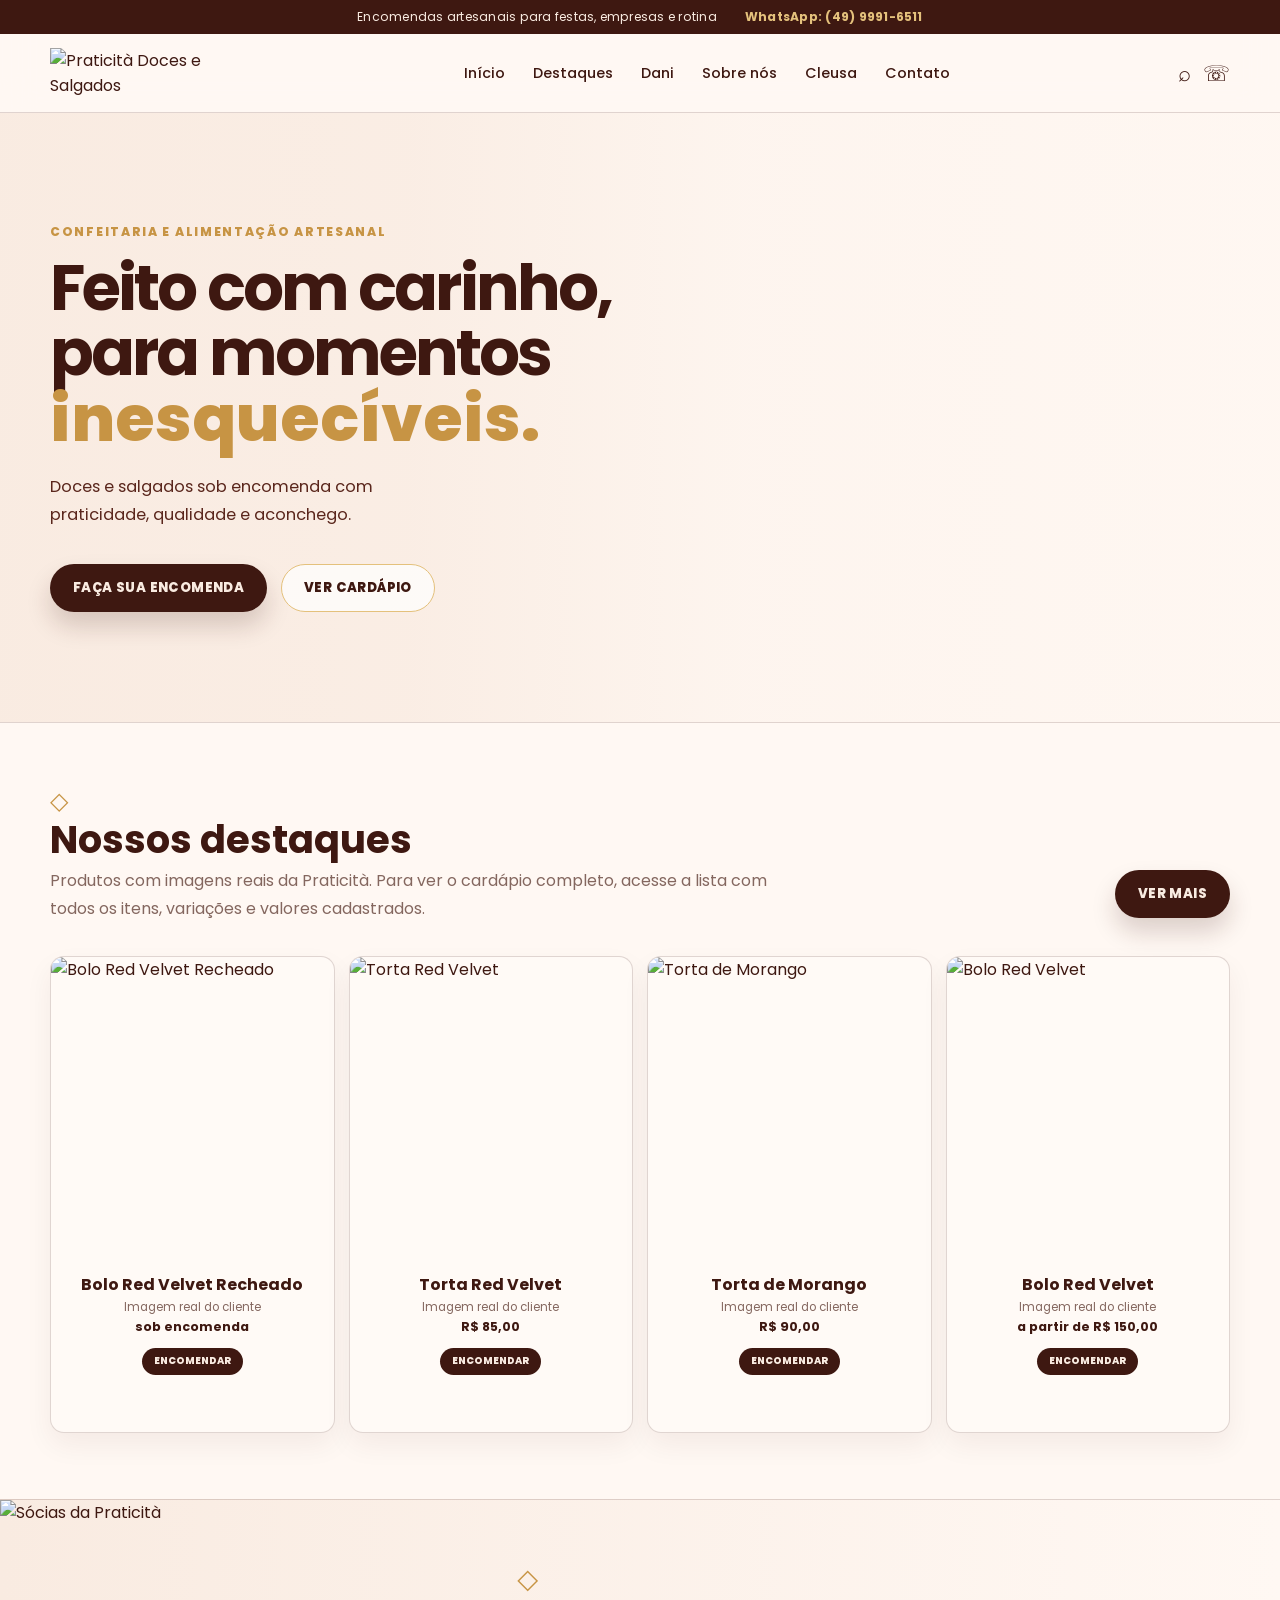
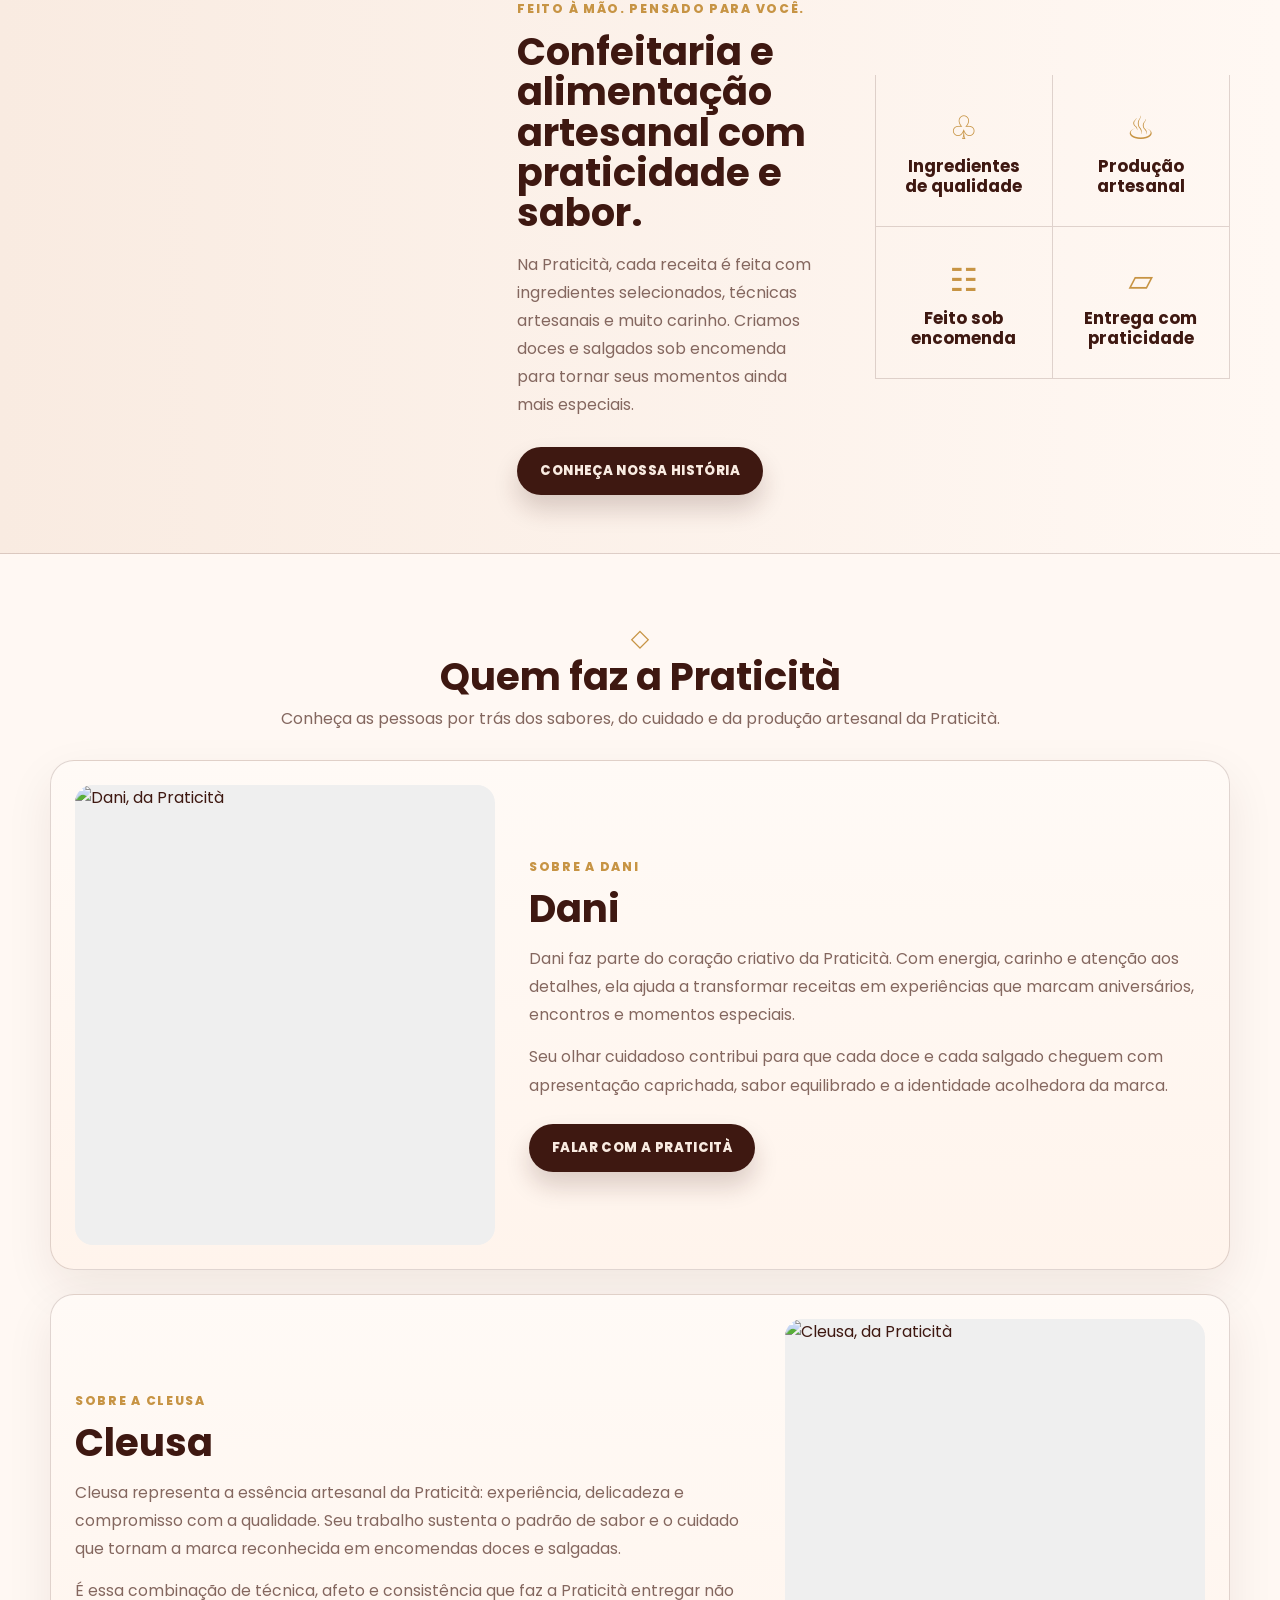
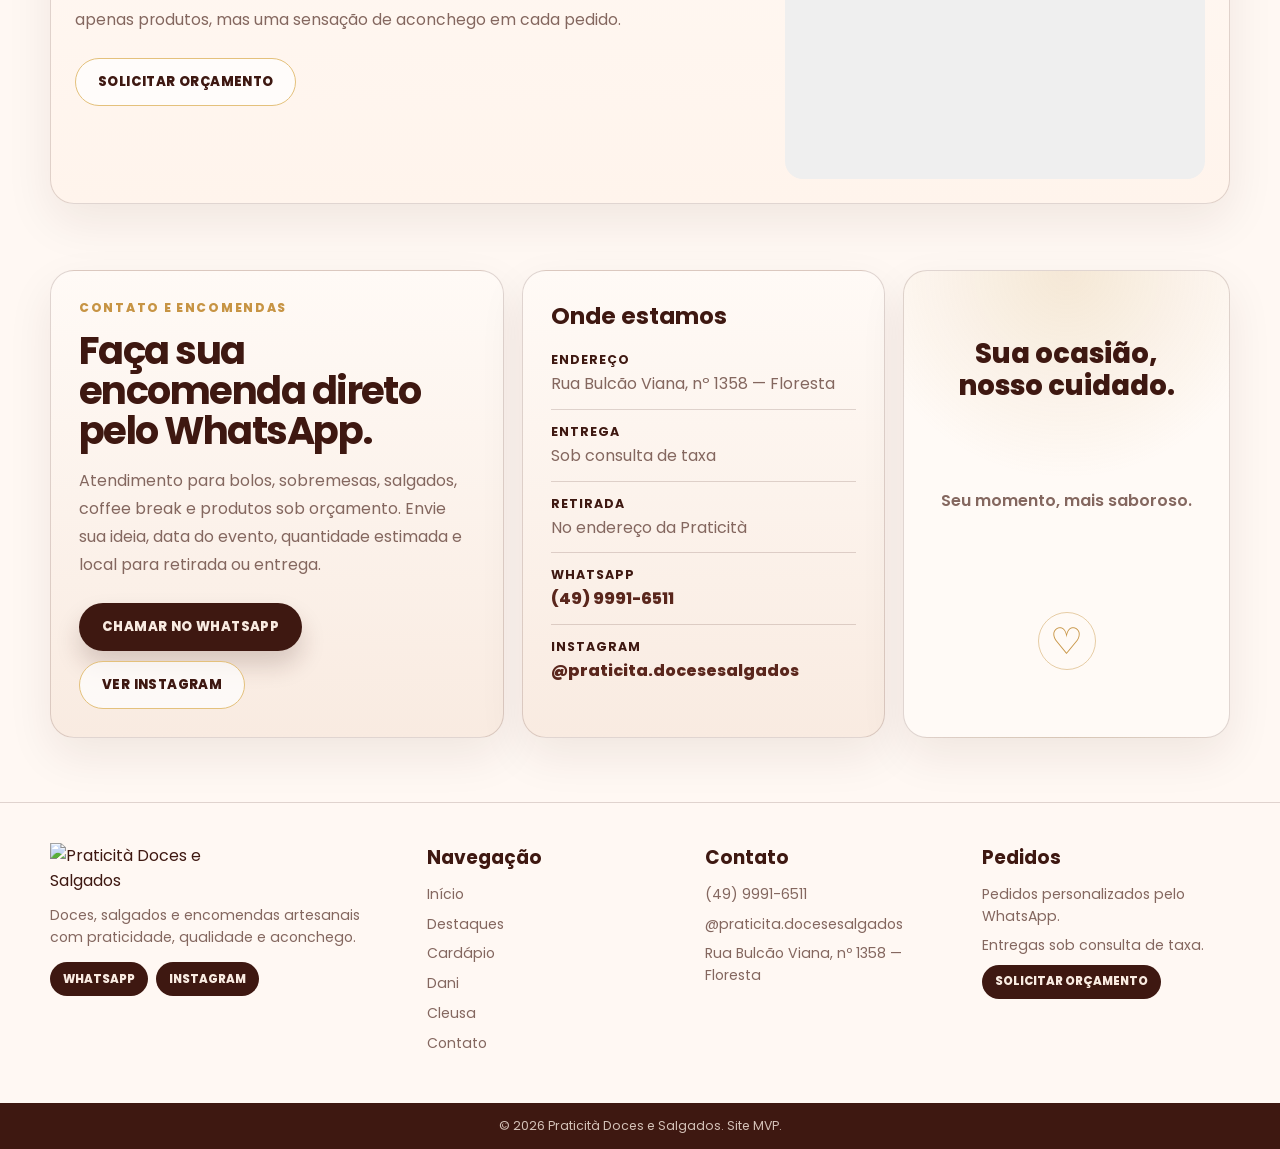
==== index.html @ 82d51534 "Arquivos iniciais" ====
<!DOCTYPE html>
<html lang="pt-BR">
<head>
  <meta charset="UTF-8" />
  <meta name="viewport" content="width=device-width, initial-scale=1.0" />
  <title>Praticità | Doces e Salgados Artesanais</title>
  <meta name="description" content="Praticità Doces e Salgados: confeitaria e alimentação artesanal sob encomenda." />
  <link rel="preconnect" href="https://fonts.googleapis.com">
  <link rel="preconnect" href="https://fonts.gstatic.com" crossorigin>
  <link href="https://fonts.googleapis.com/css2?family=Poppins:wght@400;500;600;700;800&display=swap" rel="stylesheet">
  <link rel="stylesheet" href="styles.css" />
</head>
<body>
  <header class="site-header" id="inicio">
    <div class="topbar">
      <span>Encomendas artesanais para festas, empresas e rotina</span>
      <a href="https://wa.me/554999916511?text=Ol%C3%A1%2C%20vim%20pelo%20site%20da%20Praticit%C3%A0%20e%20quero%20fazer%20uma%20encomenda." target="_blank" rel="noopener">WhatsApp: (49) 9991-6511</a>
    </div>

    <nav class="nav">
      <a class="brand" href="#inicio" aria-label="Praticità - início">
        <img src="assets/logo-praticita.png" alt="Praticità Doces e Salgados" />
      </a>

      <button class="menu-toggle" type="button" aria-label="Abrir menu" aria-expanded="false">Menu</button>

      <div class="menu" id="menu">
        <a href="#inicio">Início</a>
        <a href="#destaques">Destaques</a>
        <a href="#dani">Dani</a>
        <a href="#sobre">Sobre nós</a>
        <a href="#cleusa">Cleusa</a>
        <a href="#contato">Contato</a>
      </div>

      <div class="nav-icons" aria-label="Ações rápidas">
        <a href="#destaques" aria-label="Ver destaques">⌕</a>
        <a href="https://wa.me/554999916511?text=Ol%C3%A1%2C%20vim%20pelo%20site%20da%20Praticit%C3%A0%20e%20quero%20fazer%20uma%20encomenda." target="_blank" rel="noopener" aria-label="WhatsApp">☏</a>
      </div>
    </nav>
  </header>

  <main>
    <section class="hero">
      <div class="hero-bg" role="img" aria-label="Bolo, brigadeiros e salgados artesanais"></div>
      <div class="hero-content">
        <p class="kicker">Confeitaria e alimentação artesanal</p>
        <h1>Feito com carinho,<br>para momentos <span>inesquecíveis.</span></h1>
        <p>Doces e salgados sob encomenda com praticidade, qualidade e aconchego.</p>
        <div class="hero-actions">
          <a class="btn btn-primary" href="https://wa.me/554999916511?text=Ol%C3%A1%2C%20vim%20pelo%20site%20da%20Praticit%C3%A0%20e%20quero%20fazer%20uma%20encomenda." target="_blank" rel="noopener">Faça sua encomenda</a>
          <a class="btn btn-light" href="cardapio.html">Ver cardápio</a>
        </div>
      </div>
    </section>

    
    <section class="section favorites" id="destaques">
      <div class="section-title highlights-title">
        <div>
          <span class="ornament">◇</span>
          <h2>Nossos destaques</h2>
          <p>Produtos com imagens reais da Praticità. Para ver o cardápio completo, acesse a lista com todos os itens, variações e valores cadastrados.</p>
        </div>
        <a class="btn btn-primary btn-see-more" href="cardapio.html">Ver mais</a>
      </div>

      <div class="product-row real-products-row">
        
        <article class="product-card real-product-card">
          <img src="assets/bolo-red-velvt-recheado.webp" alt="Bolo Red Velvet Recheado" />
          <div>
            <h3>Bolo Red Velvet Recheado</h3>
            <p>Imagem real do cliente</p>
            <strong>sob encomenda</strong>
            <a href="https://wa.me/554999916511?text=Ol%C3%A1%2C%20vim%20pelo%20site%20da%20Praticit%C3%A0%20e%20quero%20fazer%20uma%20encomenda." target="_blank" rel="noopener">Encomendar</a>
          </div>
        </article>

        <article class="product-card real-product-card">
          <img src="assets/torta-red-velvt.webp" alt="Torta Red Velvet" />
          <div>
            <h3>Torta Red Velvet</h3>
            <p>Imagem real do cliente</p>
            <strong>R$ 85,00</strong>
            <a href="https://wa.me/554999916511?text=Ol%C3%A1%2C%20vim%20pelo%20site%20da%20Praticit%C3%A0%20e%20quero%20fazer%20uma%20encomenda." target="_blank" rel="noopener">Encomendar</a>
          </div>
        </article>

        <article class="product-card real-product-card">
          <img src="assets/torta-de-morango.webp" alt="Torta de Morango" />
          <div>
            <h3>Torta de Morango</h3>
            <p>Imagem real do cliente</p>
            <strong>R$ 90,00</strong>
            <a href="https://wa.me/554999916511?text=Ol%C3%A1%2C%20vim%20pelo%20site%20da%20Praticit%C3%A0%20e%20quero%20fazer%20uma%20encomenda." target="_blank" rel="noopener">Encomendar</a>
          </div>
        </article>

        <article class="product-card real-product-card">
          <img src="assets/bolo-red-velvt.webp" alt="Bolo Red Velvet" />
          <div>
            <h3>Bolo Red Velvet</h3>
            <p>Imagem real do cliente</p>
            <strong>a partir de R$ 150,00</strong>
            <a href="https://wa.me/554999916511?text=Ol%C3%A1%2C%20vim%20pelo%20site%20da%20Praticit%C3%A0%20e%20quero%20fazer%20uma%20encomenda." target="_blank" rel="noopener">Encomendar</a>
          </div>
        </article>

      </div>
    </section>


    <section class="passion" id="sobre">
      <div class="passion-image">
        <img src="assets/socias.webp" alt="Sócias da Praticità" />
      </div>

      <div class="passion-copy">
        <span class="mini-logo">◇</span>
        <p class="kicker">Feito à mão. Pensado para você.</p>
        <h2>Confeitaria e alimentação artesanal com praticidade e sabor.</h2>
        <p>Na Praticità, cada receita é feita com ingredientes selecionados, técnicas artesanais e muito carinho. Criamos doces e salgados sob encomenda para tornar seus momentos ainda mais especiais.</p>
        <a class="btn btn-primary" href="https://wa.me/554999916511?text=Ol%C3%A1%2C%20vim%20pelo%20site%20da%20Praticit%C3%A0%20e%20quero%20fazer%20uma%20encomenda." target="_blank" rel="noopener">Conheça nossa história</a>
      </div>

      <div class="feature-grid">
        <div><span>♧</span><strong>Ingredientes de qualidade</strong></div>
        <div><span>♨</span><strong>Produção artesanal</strong></div>
        <div><span>☷</span><strong>Feito sob encomenda</strong></div>
        <div><span>▱</span><strong>Entrega com praticidade</strong></div>
      </div>
    </section>

    
    <section class="section team-section" id="dani">
      <div class="section-title compact">
        <span class="ornament">◇</span>
        <h2>Quem faz a Praticità</h2>
        <p>Conheça as pessoas por trás dos sabores, do cuidado e da produção artesanal da Praticità.</p>
      </div>

      <div class="team-card">
        <div class="team-photo">
          <img src="assets/dani.webp" alt="Dani, da Praticità" />
        </div>
        <div class="team-copy">
          <p class="kicker">Sobre a Dani</p>
          <h3>Dani</h3>
          <p>Dani faz parte do coração criativo da Praticità. Com energia, carinho e atenção aos detalhes, ela ajuda a transformar receitas em experiências que marcam aniversários, encontros e momentos especiais.</p>
          <p>Seu olhar cuidadoso contribui para que cada doce e cada salgado cheguem com apresentação caprichada, sabor equilibrado e a identidade acolhedora da marca.</p>
          <a class="btn btn-primary" href="https://wa.me/554999916511?text=Ol%C3%A1%2C%20vim%20pelo%20site%20da%20Praticit%C3%A0%20e%20quero%20fazer%20uma%20encomenda." target="_blank" rel="noopener">Falar com a Praticità</a>
        </div>
      </div>

      <div class="team-card reverse" id="cleusa">
        <div class="team-photo">
          <img src="assets/cleusa.webp" alt="Cleusa, da Praticità" />
        </div>
        <div class="team-copy">
          <p class="kicker">Sobre a Cleusa</p>
          <h3>Cleusa</h3>
          <p>Cleusa representa a essência artesanal da Praticità: experiência, delicadeza e compromisso com a qualidade. Seu trabalho sustenta o padrão de sabor e o cuidado que tornam a marca reconhecida em encomendas doces e salgadas.</p>
          <p>É essa combinação de técnica, afeto e consistência que faz a Praticità entregar não apenas produtos, mas uma sensação de aconchego em cada pedido.</p>
          <a class="btn btn-light" href="https://wa.me/554999916511?text=Ol%C3%A1%2C%20vim%20pelo%20site%20da%20Praticit%C3%A0%20e%20quero%20fazer%20uma%20encomenda." target="_blank" rel="noopener">Solicitar orçamento</a>
        </div>
      </div>
    </section>


    
    <section class="contact-section" id="contato">
      <div class="contact-card contact-main">
        <p class="kicker">Contato e encomendas</p>
        <h2>Faça sua encomenda direto pelo WhatsApp.</h2>
        <p>Atendimento para bolos, sobremesas, salgados, coffee break e produtos sob orçamento. Envie sua ideia, data do evento, quantidade estimada e local para retirada ou entrega.</p>
        <div class="contact-actions">
          <a class="btn btn-primary" href="https://wa.me/554999916511?text=Ol%C3%A1%2C%20vim%20pelo%20site%20da%20Praticit%C3%A0%20e%20quero%20fazer%20uma%20encomenda." target="_blank" rel="noopener">Chamar no WhatsApp</a>
          <a class="btn btn-light" href="https://www.instagram.com/praticita.docesesalgados/" target="_blank" rel="noopener">Ver Instagram</a>
        </div>
      </div>

      <div class="contact-card contact-details">
        <h3>Onde estamos</h3>
        <ul>
          <li><strong>Endereço</strong><span>Rua Bulcão Viana, nº 1358 — Floresta</span></li>
          <li><strong>Entrega</strong><span>Sob consulta de taxa</span></li>
          <li><strong>Retirada</strong><span>No endereço da Praticità</span></li>
          <li><strong>WhatsApp</strong><a href="https://wa.me/554999916511?text=Ol%C3%A1%2C%20vim%20pelo%20site%20da%20Praticit%C3%A0%20e%20quero%20fazer%20uma%20encomenda." target="_blank" rel="noopener">(49) 9991-6511</a></li>
          <li><strong>Instagram</strong><a href="https://www.instagram.com/praticita.docesesalgados/" target="_blank" rel="noopener">@praticita.docesesalgados</a></li>
        </ul>
      </div>

      <div class="contact-card contact-quote">
        <p>Sua ocasião,<br>nosso cuidado.</p>
        <span>Seu momento, mais saboroso.</span>
        <a href="https://wa.me/554999916511?text=Ol%C3%A1%2C%20vim%20pelo%20site%20da%20Praticit%C3%A0%20e%20quero%20fazer%20uma%20encomenda." target="_blank" rel="noopener" aria-label="Falar com a Praticità no WhatsApp">♡</a>
      </div>
    </section>

  </main>

  
  <footer class="footer">
    <div>
      <img src="assets/logo-praticita.png" alt="Praticità Doces e Salgados" />
      <p>Doces, salgados e encomendas artesanais com praticidade, qualidade e aconchego.</p>
      <div class="footer-social">
        <a href="https://wa.me/554999916511?text=Ol%C3%A1%2C%20vim%20pelo%20site%20da%20Praticit%C3%A0%20e%20quero%20fazer%20uma%20encomenda." target="_blank" rel="noopener" aria-label="WhatsApp da Praticità">WhatsApp</a>
        <a href="https://www.instagram.com/praticita.docesesalgados/" target="_blank" rel="noopener" aria-label="Instagram da Praticità">Instagram</a>
      </div>
    </div>

    <div>
      <h3>Navegação</h3>
      <a href="index.html#inicio">Início</a>
      <a href="index.html#destaques">Destaques</a>
      <a href="cardapio.html">Cardápio</a>
      <a href="index.html#dani">Dani</a>
      <a href="index.html#cleusa">Cleusa</a>
      <a href="index.html#contato">Contato</a>
    </div>

    <div>
      <h3>Contato</h3>
      <a href="https://wa.me/554999916511?text=Ol%C3%A1%2C%20vim%20pelo%20site%20da%20Praticit%C3%A0%20e%20quero%20fazer%20uma%20encomenda." target="_blank" rel="noopener">(49) 9991-6511</a>
      <a href="https://www.instagram.com/praticita.docesesalgados/" target="_blank" rel="noopener">@praticita.docesesalgados</a>
      <p>Rua Bulcão Viana, nº 1358 — Floresta</p>
    </div>

    <div>
      <h3>Pedidos</h3>
      <p>Pedidos personalizados pelo WhatsApp.</p>
      <p>Entregas sob consulta de taxa.</p>
      <a class="footer-cta" href="https://wa.me/554999916511?text=Ol%C3%A1%2C%20vim%20pelo%20site%20da%20Praticit%C3%A0%20e%20quero%20fazer%20uma%20encomenda." target="_blank" rel="noopener">Solicitar orçamento</a>
    </div>
  </footer>


  <div class="copyright">
    © 2026 Praticità Doces e Salgados. Site MVP.
  </div>

  <script src="script.js"></script>
</body>
</html>
---- styles.css ----
/* Tipografia da identidade visual: Poppins nos textos/interface; Wilmina preservada no logotipo pela imagem oficial. */
:root {
  --cream: #f9ebe1;
  --cream-2: #fff8f3;
  --cream-3: #f2ddcf;
  --brown: #3e1811;
  --brown-2: #5a261c;
  --gold: #c79444;
  --gold-soft: #e4c17c;
  --muted: #84675f;
  --line: rgba(62, 24, 17, 0.16);
  --shadow: 0 18px 48px rgba(62, 24, 17, 0.13);
  --serif: "Poppins", system-ui, sans-serif;
  --sans: "Poppins", system-ui, sans-serif;
  --script: "Poppins", system-ui, sans-serif;
}

* { box-sizing: border-box; }

html { scroll-behavior: smooth; }

body {
  margin: 0;
  background: var(--cream-2);
  color: var(--brown);
  font-family: var(--sans);
}

img { display: block; width: 100%; }

a { color: inherit; text-decoration: none; }

/* Escurecimento forte + marca d'água nos cards de produto */
.card-image-wrap {
  position: relative;
  overflow: hidden;
}

.card-image-wrap img {
  filter: brightness(0.34) saturate(0.92);
  transform: scale(1.01);
}

.card-image-wrap::after {
  content: "";
  position: absolute;
  inset: 0;
  background: linear-gradient(
    180deg,
    rgba(20, 8, 6, 0.18) 0%,
    rgba(20, 8, 6, 0.48) 100%
  );
  pointer-events: none;
}

.coming-soon {
  position: absolute;
  inset: 50% auto auto 50%;
  transform: translate(-50%, -50%) rotate(-12deg);
  z-index: 2;
  display: inline-flex;
  align-items: center;
  justify-content: center;
  padding: 10px 18px;
  min-width: 132px;
  border-radius: 999px;
  background: rgba(249, 235, 225, 0.14);
  border: 1px solid rgba(249, 235, 225, 0.46);
  color: #fff8f3;
  backdrop-filter: blur(4px);
  -webkit-backdrop-filter: blur(4px);
  font-size: 0.82rem;
  font-weight: 800;
  letter-spacing: 0.12em;
  text-transform: uppercase;
  box-shadow: 0 10px 24px rgba(0,0,0,0.18);
  text-shadow: 0 1px 8px rgba(0,0,0,0.35);
  pointer-events: none;
}

.category-image-wrap .coming-soon {
  min-width: 118px;
  font-size: 0.74rem;
  padding: 8px 14px;
}

.product-card .card-image-wrap img {
  aspect-ratio: 1 / .82;
  object-fit: cover;
}

.category-grid .card-image-wrap img {
  aspect-ratio: 1.65 / 1;
  object-fit: cover;
}

@media (max-width: 560px) {
  .coming-soon {
    min-width: 110px;
    padding: 8px 12px;
    font-size: 0.72rem;
  }
}

.topbar {
  height: 34px;
  background: var(--brown);
  color: var(--cream);
  display: flex;
  justify-content: center;
  gap: 28px;
  align-items: center;
  font-size: 0.76rem;
  letter-spacing: 0.02em;
}

.topbar a {
  font-weight: 700;
  color: var(--gold-soft);
}

.site-header {
  position: sticky;
  top: 0;
  z-index: 50;
  background: rgba(255, 248, 243, 0.92);
  backdrop-filter: blur(18px);
  border-bottom: 1px solid var(--line);
}

.nav {
  width: min(1180px, calc(100% - 42px));
  height: 78px;
  margin: 0 auto;
  display: grid;
  grid-template-columns: 230px 1fr 96px;
  align-items: center;
  gap: 20px;
}

.brand img {
  width: 205px;
  height: auto;
}

.menu {
  display: flex;
  justify-content: center;
  gap: 28px;
  font-size: 0.9rem;
  font-weight: 500;
}

.menu a {
  position: relative;
  padding: 10px 0;
}

.menu a::after {
  content: "";
  position: absolute;
  left: 0;
  bottom: 4px;
  width: 0;
  height: 2px;
  background: var(--gold);
  transition: width .2s ease;
}

.menu a:hover::after { width: 100%; }

.nav-icons {
  display: flex;
  justify-content: flex-end;
  gap: 12px;
  font-size: 1.35rem;
}

.menu-toggle { display: none; }

.hero {
  min-height: 610px;
  position: relative;
  overflow: hidden;
  border-bottom: 1px solid var(--line);
}

.hero-bg {
  position: absolute;
  inset: 0;
  background-image:
    linear-gradient(90deg, rgba(249,235,225,.98) 0%, rgba(249,235,225,.82) 32%, rgba(249,235,225,.26) 58%, rgba(249,235,225,.08) 100%),
    url("assets/hero-banner.webp");
  background-size: cover;
  background-position: center;
}

.hero-content {
  position: relative;
  z-index: 1;
  width: min(1180px, calc(100% - 42px));
  margin: 0 auto;
  padding: 110px 0 90px;
  max-width: 610px;
  margin-left: calc((100% - min(1180px, calc(100% - 42px))) / 2);
}

.kicker {
  margin: 0 0 14px;
  color: var(--gold);
  font-size: .76rem;
  font-weight: 800;
  text-transform: uppercase;
  letter-spacing: .14em;
}

.hero h1 {
  margin: 0;
  font-family: var(--serif);
  font-size: clamp(2.7rem, 5vw, 5rem);
  line-height: 1.02;
  letter-spacing: -0.045em;
}

.hero h1 span {
  display: inline-block;
  font-family: var(--sans);
  color: var(--gold);
  font-size: 1em;
  font-weight: 800;
  letter-spacing: 0;
}

.hero p:not(.kicker) {
  max-width: 420px;
  margin: 22px 0 0;
  font-size: 1.02rem;
  line-height: 1.75;
  color: var(--brown-2);
}

.hero-actions {
  display: flex;
  gap: 14px;
  flex-wrap: wrap;
  margin-top: 34px;
}

.btn {
  display: inline-flex;
  min-height: 48px;
  padding: 0 22px;
  align-items: center;
  justify-content: center;
  border-radius: 999px;
  font-size: .82rem;
  font-weight: 800;
  text-transform: uppercase;
  letter-spacing: .03em;
  border: 1px solid transparent;
  transition: transform .2s ease, box-shadow .2s ease;
}

.btn:hover {
  transform: translateY(-2px);
}

.btn-primary {
  background: var(--brown);
  color: var(--cream);
  box-shadow: 0 14px 24px rgba(62, 24, 17, .18);
}

.btn-light {
  background: rgba(255,255,255,.72);
  border-color: var(--gold-soft);
  color: var(--brown);
}

.section {
  width: min(1180px, calc(100% - 42px));
  margin: 0 auto;
  padding: 66px 0;
}

.section-title {
  text-align: center;
  max-width: 720px;
  margin: 0 auto 34px;
}

.ornament {
  display: block;
  color: var(--gold);
  font-size: 1.5rem;
  line-height: 1;
}

.section-title h2 {
  margin: 8px 0 8px;
  font-family: var(--serif);
  font-size: clamp(2rem, 3vw, 3.2rem);
  line-height: 1;
}

.section-title p {
  margin: 0 auto;
  color: var(--muted);
  line-height: 1.7;
}

.product-row {
  display: grid;
  grid-template-columns: repeat(7, minmax(0, 1fr));
  gap: 14px;
}

.product-card {
  background: #fffaf6;
  border: 1px solid var(--line);
  border-radius: 14px;
  overflow: hidden;
  box-shadow: 0 12px 28px rgba(62,24,17,.06);
}

.product-card img {
  aspect-ratio: 1 / .82;
  object-fit: cover;
}

.product-card div {
  padding: 14px 12px 16px;
  text-align: center;
}

.product-card h3 {
  margin: 0 0 6px;
  font-family: var(--serif);
  font-size: 1rem;
  line-height: 1.1;
}

.product-card p {
  margin: 0;
  font-size: .72rem;
  color: var(--muted);
}

.product-card strong {
  display: block;
  margin: 2px 0 10px;
  font-size: .78rem;
}

.product-card a {
  display: inline-flex;
  min-height: 27px;
  padding: 0 12px;
  align-items: center;
  border-radius: 999px;
  background: var(--brown);
  color: var(--cream);
  font-size: .61rem;
  font-weight: 800;
  text-transform: uppercase;
}

.passion {
  display: grid;
  grid-template-columns: 1.1fr .95fr .95fr;
  align-items: stretch;
  border-top: 1px solid var(--line);
  border-bottom: 1px solid var(--line);
  background: linear-gradient(90deg, var(--cream) 0%, #fff8f3 100%);
}

.passion-image img {
  height: 100%;
  min-height: 360px;
  object-fit: cover;
}

.passion-copy {
  padding: 58px 48px;
  align-self: center;
}

.mini-logo {
  color: var(--gold);
  font-size: 1.7rem;
}

.passion-copy h2 {
  margin: 0;
  font-family: var(--serif);
  font-size: clamp(2rem, 3vw, 3.15rem);
  line-height: 1.05;
}

.passion-copy p:not(.kicker) {
  color: var(--muted);
  line-height: 1.75;
  margin: 18px 0 28px;
}

.feature-grid {
  display: grid;
  grid-template-columns: 1fr 1fr;
  border-left: 1px solid var(--line);
  align-self: center;
  margin-right: max(24px, calc((100vw - 1180px) / 2));
}

.feature-grid div {
  min-height: 152px;
  padding: 28px;
  display: grid;
  place-items: center;
  text-align: center;
  border-right: 1px solid var(--line);
  border-bottom: 1px solid var(--line);
}

.feature-grid span {
  color: var(--gold);
  font-size: 2rem;
}

.feature-grid strong {
  display: block;
  max-width: 150px;
  font-family: var(--serif);
  font-size: 1.05rem;
  line-height: 1.2;
}

.compact { margin-bottom: 24px; }

.category-grid {
  display: grid;
  grid-template-columns: repeat(5, 1fr);
  gap: 18px;
}

.category-grid article {
  border: 1px solid var(--line);
  border-radius: 14px;
  overflow: hidden;
  text-align: center;
  background: #fffaf6;
}

.category-grid img {
  aspect-ratio: 1.65 / 1;
  object-fit: cover;
}

.category-grid h3 {
  font-family: var(--serif);
  font-size: 1.25rem;
  margin: 12px 0 8px;
}

.category-grid a {
  display: inline-flex;
  margin-bottom: 14px;
  min-height: 26px;
  padding: 0 14px;
  align-items: center;
  border-radius: 999px;
  background: var(--brown);
  color: var(--cream);
  font-size: .62rem;
  text-transform: uppercase;
  font-weight: 800;
}

.info-band {
  width: min(1180px, calc(100% - 42px));
  margin: 0 auto 58px;
  display: grid;
  grid-template-columns: 1fr 1.55fr 1.05fr;
  gap: 24px;
  padding: 32px;
  border: 1px solid var(--line);
  border-radius: 22px;
  background: var(--cream);
}

.info-band h2 {
  margin: 0 0 10px;
  font-family: var(--serif);
  font-size: 1.45rem;
}

.info-band p {
  color: var(--muted);
  line-height: 1.55;
  margin: 0 0 8px;
}

.info-band .btn {
  margin-top: 14px;
  min-height: 40px;
  font-size: .72rem;
}

.insta-grid {
  display: grid;
  grid-template-columns: repeat(5, 1fr);
  gap: 8px;
  margin-top: 12px;
}

.insta-grid img {
  aspect-ratio: 1 / 1;
  object-fit: cover;
  border-radius: 8px;
}

.quote-card {
  border: 1px solid rgba(199,148,68,.42);
  border-radius: 18px;
  background: rgba(255,248,243,.8);
  padding: 24px;
  display: grid;
  align-content: center;
  justify-items: center;
  text-align: center;
}

.quote-card p {
  font-family: var(--sans);
  color: var(--brown);
  font-size: 1.35rem;
  line-height: 1.55;
  font-weight: 700;
}

.quote-card span {
  color: var(--gold);
  font-size: 3rem;
}

.footer {
  background: var(--cream-2);
  border-top: 1px solid var(--line);
  padding: 40px max(21px, calc((100% - 1180px) / 2));
  display: grid;
  grid-template-columns: 1.4fr 1fr 1fr 1fr;
  gap: 30px;
}

.footer img {
  width: 210px;
  margin-bottom: 12px;
}

.footer h3 {
  margin: 0 0 12px;
  font-family: var(--serif);
}

.footer a,
.footer p {
  display: block;
  margin: 0 0 8px;
  color: var(--muted);
  font-size: .88rem;
  line-height: 1.55;
}

.copyright {
  background: var(--brown);
  color: rgba(249,235,225,.8);
  text-align: center;
  padding: 14px;
  font-size: .78rem;
}

@media (max-width: 1100px) {
  .product-row { grid-template-columns: repeat(4, 1fr); }
  .passion { grid-template-columns: 1fr; }
  .feature-grid { margin: 0; border-left: 0; }
  .passion-image img { max-height: 460px; }
}

@media (max-width: 880px) {
  .topbar { display: none; }

  .nav {
    height: auto;
    min-height: 74px;
    grid-template-columns: 1fr auto;
  }

  .brand img { width: 184px; }

  .menu-toggle {
    display: inline-flex;
    border: 1px solid var(--line);
    background: transparent;
    color: var(--brown);
    border-radius: 999px;
    padding: 9px 14px;
    font-weight: 800;
  }

  .menu {
    display: none;
    grid-column: 1 / -1;
    flex-direction: column;
    align-items: flex-start;
    gap: 6px;
    padding-bottom: 18px;
  }

  .menu.open { display: flex; }

  .nav-icons { display: none; }

  .hero {
    min-height: auto;
  }

  .hero-bg {
    background-image:
      linear-gradient(180deg, rgba(249,235,225,.98) 0%, rgba(249,235,225,.72) 100%),
      url("assets/hero-banner.webp");
  }

  .hero-content {
    width: min(100% - 32px, 1180px);
    margin: 0 auto;
    padding: 72px 0;
  }

  .product-row { grid-template-columns: repeat(2, 1fr); }
  .category-grid { grid-template-columns: repeat(2, 1fr); }
  .info-band { grid-template-columns: 1fr; padding: 22px; }
  .footer { grid-template-columns: 1fr 1fr; }
}

@media (max-width: 560px) {
  .hero-actions .btn { width: 100%; }
  .product-row,
  .category-grid,
  .footer,
  .feature-grid {
    grid-template-columns: 1fr;
  }

  .section,
  .info-band {
    width: min(100% - 28px, 1180px);
  }

  .passion-copy { padding: 42px 24px; }

  .insta-grid { grid-template-columns: repeat(3, 1fr); }
}

/* Sessões Dani e Cleusa */
.team-section {
  padding-top: 72px;
}

.team-card {
  display: grid;
  grid-template-columns: 420px 1fr;
  gap: 34px;
  align-items: center;
  margin-top: 28px;
  padding: 24px;
  border: 1px solid var(--line);
  border-radius: 24px;
  background: linear-gradient(180deg, #fffaf6 0%, #fff4ec 100%);
  box-shadow: 0 18px 48px rgba(62, 24, 17, 0.08);
}

.team-card + .team-card {
  margin-top: 24px;
}

.team-card.reverse {
  grid-template-columns: 1fr 420px;
}

.team-card.reverse .team-photo {
  order: 2;
}

.team-card.reverse .team-copy {
  order: 1;
}

.team-photo {
  position: relative;
  overflow: hidden;
  border-radius: 18px;
  min-height: 460px;
  background: #efefef;
}

.team-photo img {
  width: 100%;
  height: 100%;
  min-height: 460px;
  object-fit: cover;
  object-position: center;
}

.team-copy h3 {
  margin: 6px 0 16px;
  font-family: var(--serif);
  font-size: clamp(2rem, 3vw, 3rem);
  line-height: 1;
}

.team-copy p:not(.kicker) {
  margin: 0 0 14px;
  color: var(--muted);
  line-height: 1.8;
  font-size: 0.98rem;
}

.team-copy .btn {
  margin-top: 10px;
}

@media (max-width: 980px) {
  .team-card,
  .team-card.reverse {
    grid-template-columns: 1fr;
  }

  .team-card.reverse .team-photo,
  .team-card.reverse .team-copy {
    order: initial;
  }

  .team-photo,
  .team-photo img {
    min-height: 360px;
  }
}

/* Destaques com imagens reais do cliente */
.highlights-title {
  max-width: 100%;
  display: flex;
  align-items: end;
  justify-content: space-between;
  gap: 24px;
  text-align: left;
}

.highlights-title > div {
  max-width: 760px;
}

.btn-see-more {
  flex-shrink: 0;
  margin-bottom: 4px;
}

.real-products-row {
  grid-template-columns: repeat(4, minmax(0, 1fr));
}

.real-product-card img {
  filter: none !important;
  aspect-ratio: 1 / 1.08;
  object-fit: cover;
  object-position: center;
}

.real-product-card::after,
.real-product-card::before {
  content: none !important;
}

.real-product-card div {
  min-height: 170px;
}

/* Página de cardápio completo */
.menu-page {
  width: min(1180px, calc(100% - 42px));
  margin: 0 auto;
}

.menu-hero {
  padding: 74px 0 38px;
  border-bottom: 1px solid var(--line);
}

.menu-hero h1 {
  margin: 0;
  max-width: 820px;
  font-family: var(--serif);
  font-size: clamp(2.4rem, 4.4vw, 4.4rem);
  line-height: 1.04;
  letter-spacing: -0.045em;
}

.menu-hero p:not(.kicker) {
  max-width: 720px;
  color: var(--muted);
  line-height: 1.75;
  margin: 18px 0 24px;
}

.menu-category-nav {
  position: sticky;
  top: 112px;
  z-index: 10;
  display: flex;
  flex-wrap: wrap;
  gap: 8px;
  padding: 18px 0;
  background: rgba(255, 248, 243, 0.94);
  backdrop-filter: blur(12px);
  border-bottom: 1px solid var(--line);
}

.menu-category-nav a {
  display: inline-flex;
  min-height: 34px;
  padding: 0 13px;
  align-items: center;
  border-radius: 999px;
  border: 1px solid var(--line);
  background: #fffaf6;
  color: var(--brown);
  font-size: 0.78rem;
  font-weight: 800;
}

.menu-category {
  padding: 44px 0;
  border-bottom: 1px solid var(--line);
}

.menu-category-heading {
  display: grid;
  grid-template-columns: 280px 1fr;
  gap: 26px;
  align-items: end;
  margin-bottom: 22px;
}

.menu-category-heading h2 {
  margin: 0;
  font-family: var(--serif);
  font-size: clamp(1.8rem, 2.6vw, 2.6rem);
}

.menu-category-heading p {
  margin: 0;
  color: var(--muted);
  line-height: 1.65;
}

.menu-list {
  display: grid;
  grid-template-columns: repeat(2, minmax(0, 1fr));
  gap: 14px;
}

.menu-item {
  border: 1px solid var(--line);
  border-radius: 18px;
  padding: 18px;
  background: #fffaf6;
  box-shadow: 0 12px 30px rgba(62, 24, 17, 0.05);
}

.menu-item-head {
  display: flex;
  justify-content: space-between;
  gap: 16px;
  align-items: flex-start;
}

.menu-item h3 {
  margin: 0;
  font-family: var(--serif);
  font-size: 1.18rem;
  line-height: 1.18;
}

.menu-item-head span {
  display: inline-flex;
  align-items: center;
  min-height: 26px;
  padding: 0 9px;
  border-radius: 999px;
  background: var(--cream);
  color: var(--brown-2);
  font-size: 0.68rem;
  font-weight: 800;
  white-space: nowrap;
}

.menu-desc,
.menu-full,
.menu-meta {
  color: var(--muted);
  line-height: 1.65;
  font-size: 0.86rem;
  margin: 10px 0 0;
}

.menu-full {
  font-size: 0.8rem;
}

.menu-price {
  margin-top: 14px;
  font-weight: 900;
  color: var(--brown);
}

.variation-list {
  list-style: none;
  padding: 0;
  margin: 12px 0 0;
  border-top: 1px solid var(--line);
}

.variation-list li {
  display: flex;
  justify-content: space-between;
  gap: 14px;
  padding: 9px 0;
  border-bottom: 1px solid var(--line);
  color: var(--muted);
  font-size: 0.82rem;
}

.variation-list strong {
  color: var(--brown);
  white-space: nowrap;
}

@media (max-width: 980px) {
  .real-products-row {
    grid-template-columns: repeat(2, minmax(0, 1fr));
  }

  .highlights-title {
    align-items: flex-start;
    flex-direction: column;
  }

  .menu-category-heading,
  .menu-list {
    grid-template-columns: 1fr;
  }

  .menu-category-nav {
    top: 74px;
  }
}

@media (max-width: 560px) {
  .real-products-row {
    grid-template-columns: 1fr;
  }

  .menu-page {
    width: min(100% - 28px, 1180px);
  }

  .menu-item-head {
    flex-direction: column;
    gap: 8px;
  }

  .menu-category-nav {
    position: static;
  }
}

/* Ajustes: imagem das sócias e contato sem galeria */
.passion-image img[src*="socias"] {
  object-position: center top;
}

.contact-clean {
  display: grid;
  align-content: center;
}

.contact-clean .btn {
  margin-top: 12px;
  width: fit-content;
  min-height: 40px;
  font-size: 0.72rem;
}

/* Seção de contato melhorada */
.contact-section {
  width: min(1180px, calc(100% - 42px));
  margin: 0 auto 64px;
  display: grid;
  grid-template-columns: 1.25fr 1fr 0.9fr;
  gap: 18px;
}

.contact-card {
  border: 1px solid var(--line);
  border-radius: 24px;
  background: linear-gradient(180deg, #fffaf6 0%, var(--cream) 100%);
  box-shadow: 0 18px 46px rgba(62, 24, 17, 0.08);
  padding: 28px;
}

.contact-main h2 {
  margin: 0;
  font-family: var(--serif);
  font-size: clamp(1.9rem, 3vw, 3rem);
  line-height: 1.04;
  letter-spacing: -0.04em;
}

.contact-main p:not(.kicker) {
  margin: 16px 0 0;
  color: var(--muted);
  line-height: 1.75;
}

.contact-actions {
  display: flex;
  flex-wrap: wrap;
  gap: 10px;
  margin-top: 24px;
}

.contact-details h3 {
  margin: 0 0 18px;
  font-family: var(--serif);
  font-size: 1.45rem;
}

.contact-details ul {
  list-style: none;
  padding: 0;
  margin: 0;
  display: grid;
  gap: 13px;
}

.contact-details li {
  display: grid;
  gap: 3px;
  padding-bottom: 12px;
  border-bottom: 1px solid var(--line);
}

.contact-details li:last-child {
  border-bottom: 0;
  padding-bottom: 0;
}

.contact-details strong {
  color: var(--brown);
  font-size: 0.78rem;
  text-transform: uppercase;
  letter-spacing: 0.08em;
}

.contact-details span,
.contact-details a {
  color: var(--muted);
  line-height: 1.55;
}

.contact-details a {
  font-weight: 800;
  color: var(--brown-2);
}

.contact-quote {
  display: grid;
  place-items: center;
  text-align: center;
  background:
    radial-gradient(circle at 50% 0%, rgba(199, 148, 68, 0.18), transparent 42%),
    #fffaf6;
}

.contact-quote p {
  margin: 0;
  font-family: var(--serif);
  font-size: 1.7rem;
  line-height: 1.16;
  font-weight: 800;
  color: var(--brown);
}

.contact-quote span {
  display: block;
  margin-top: 10px;
  color: var(--muted);
  line-height: 1.55;
  font-weight: 600;
}

.contact-quote a {
  display: inline-grid;
  place-items: center;
  width: 58px;
  height: 58px;
  margin-top: 20px;
  border-radius: 50%;
  border: 1px solid rgba(199, 148, 68, 0.45);
  color: var(--gold);
  font-size: 2.3rem;
  transition: transform 0.2s ease, background 0.2s ease;
}

.contact-quote a:hover {
  transform: translateY(-2px);
  background: var(--cream);
}

.footer-social {
  display: flex;
  flex-wrap: wrap;
  gap: 8px;
  margin-top: 14px;
}

.footer-social a,
.footer-cta {
  display: inline-flex !important;
  width: fit-content;
  min-height: 34px;
  padding: 0 13px;
  align-items: center;
  border-radius: 999px;
  background: var(--brown);
  color: var(--cream) !important;
  font-size: 0.72rem !important;
  font-weight: 800;
  text-transform: uppercase;
}

@media (max-width: 980px) {
  .contact-section {
    grid-template-columns: 1fr;
  }
}

@media (max-width: 560px) {
  .contact-section {
    width: min(100% - 28px, 1180px);
  }

  .contact-card {
    padding: 22px;
  }

  .contact-actions .btn {
    width: 100%;
  }
}
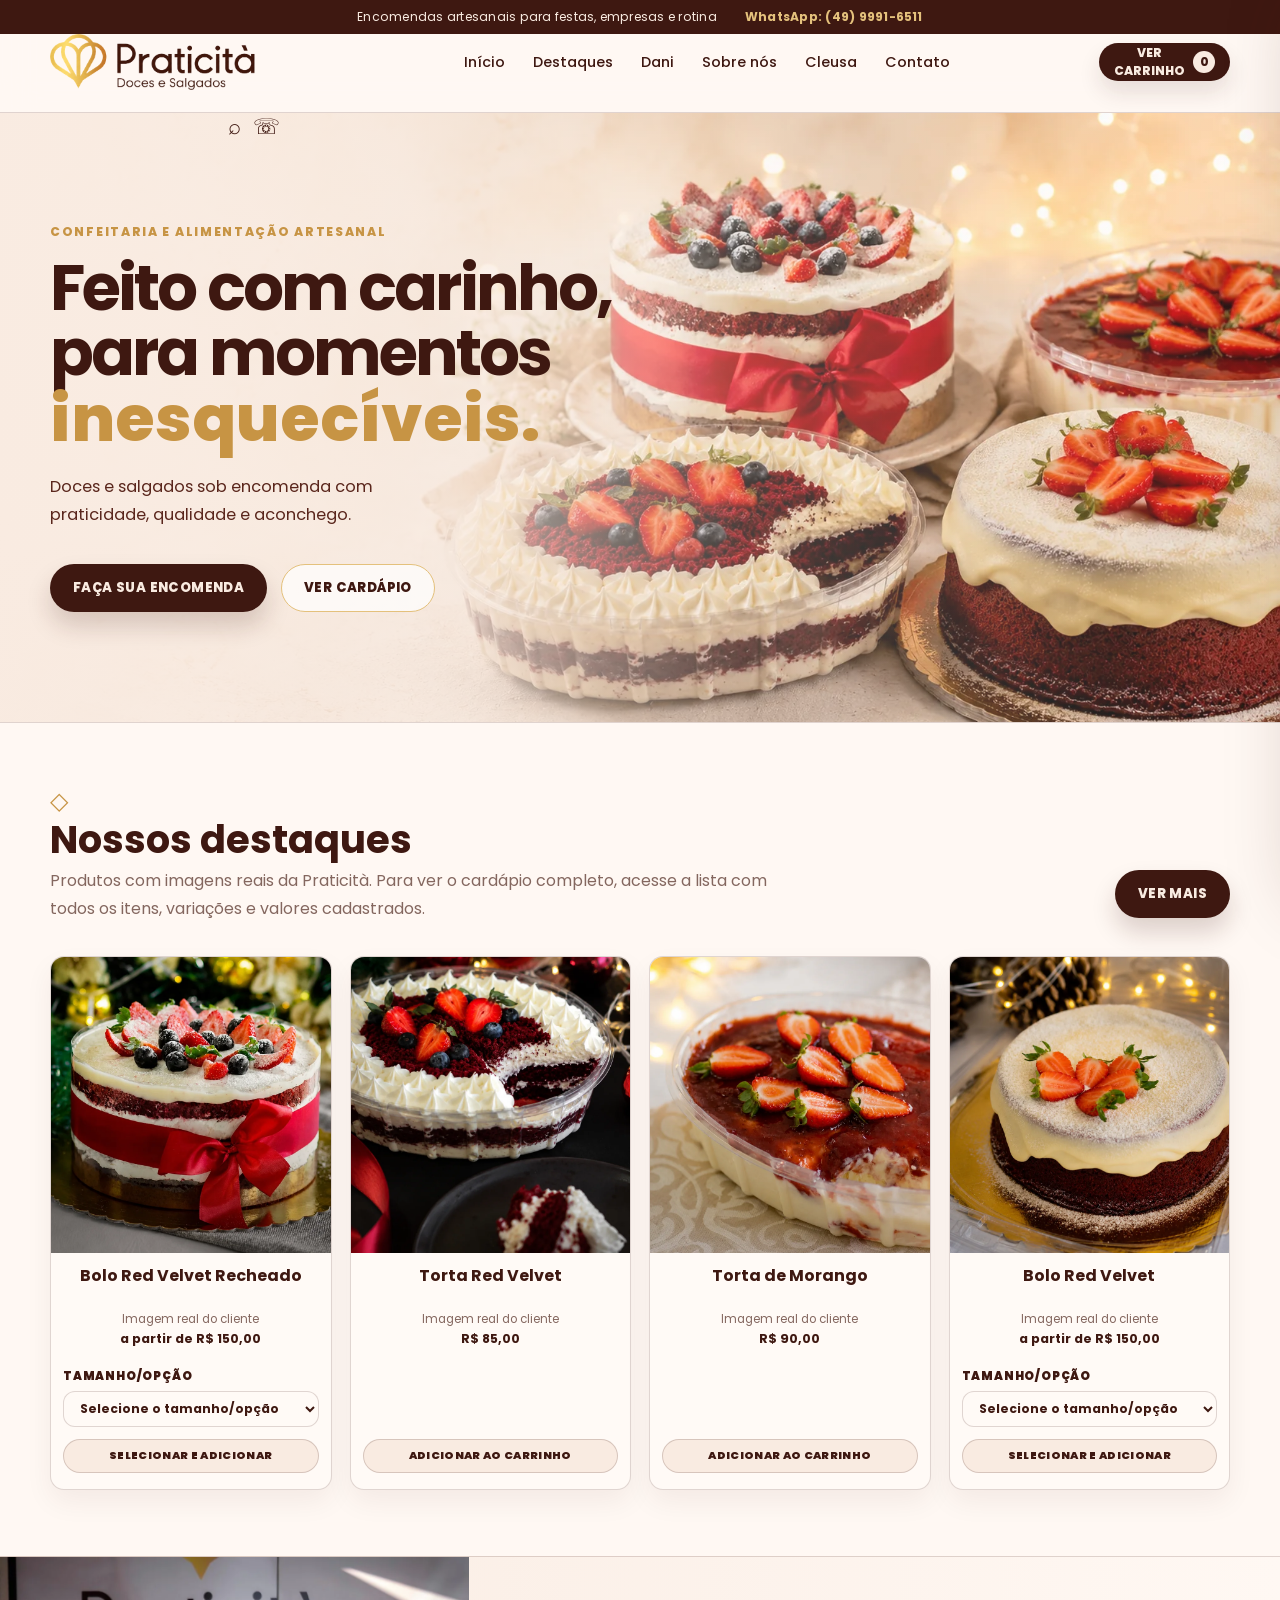
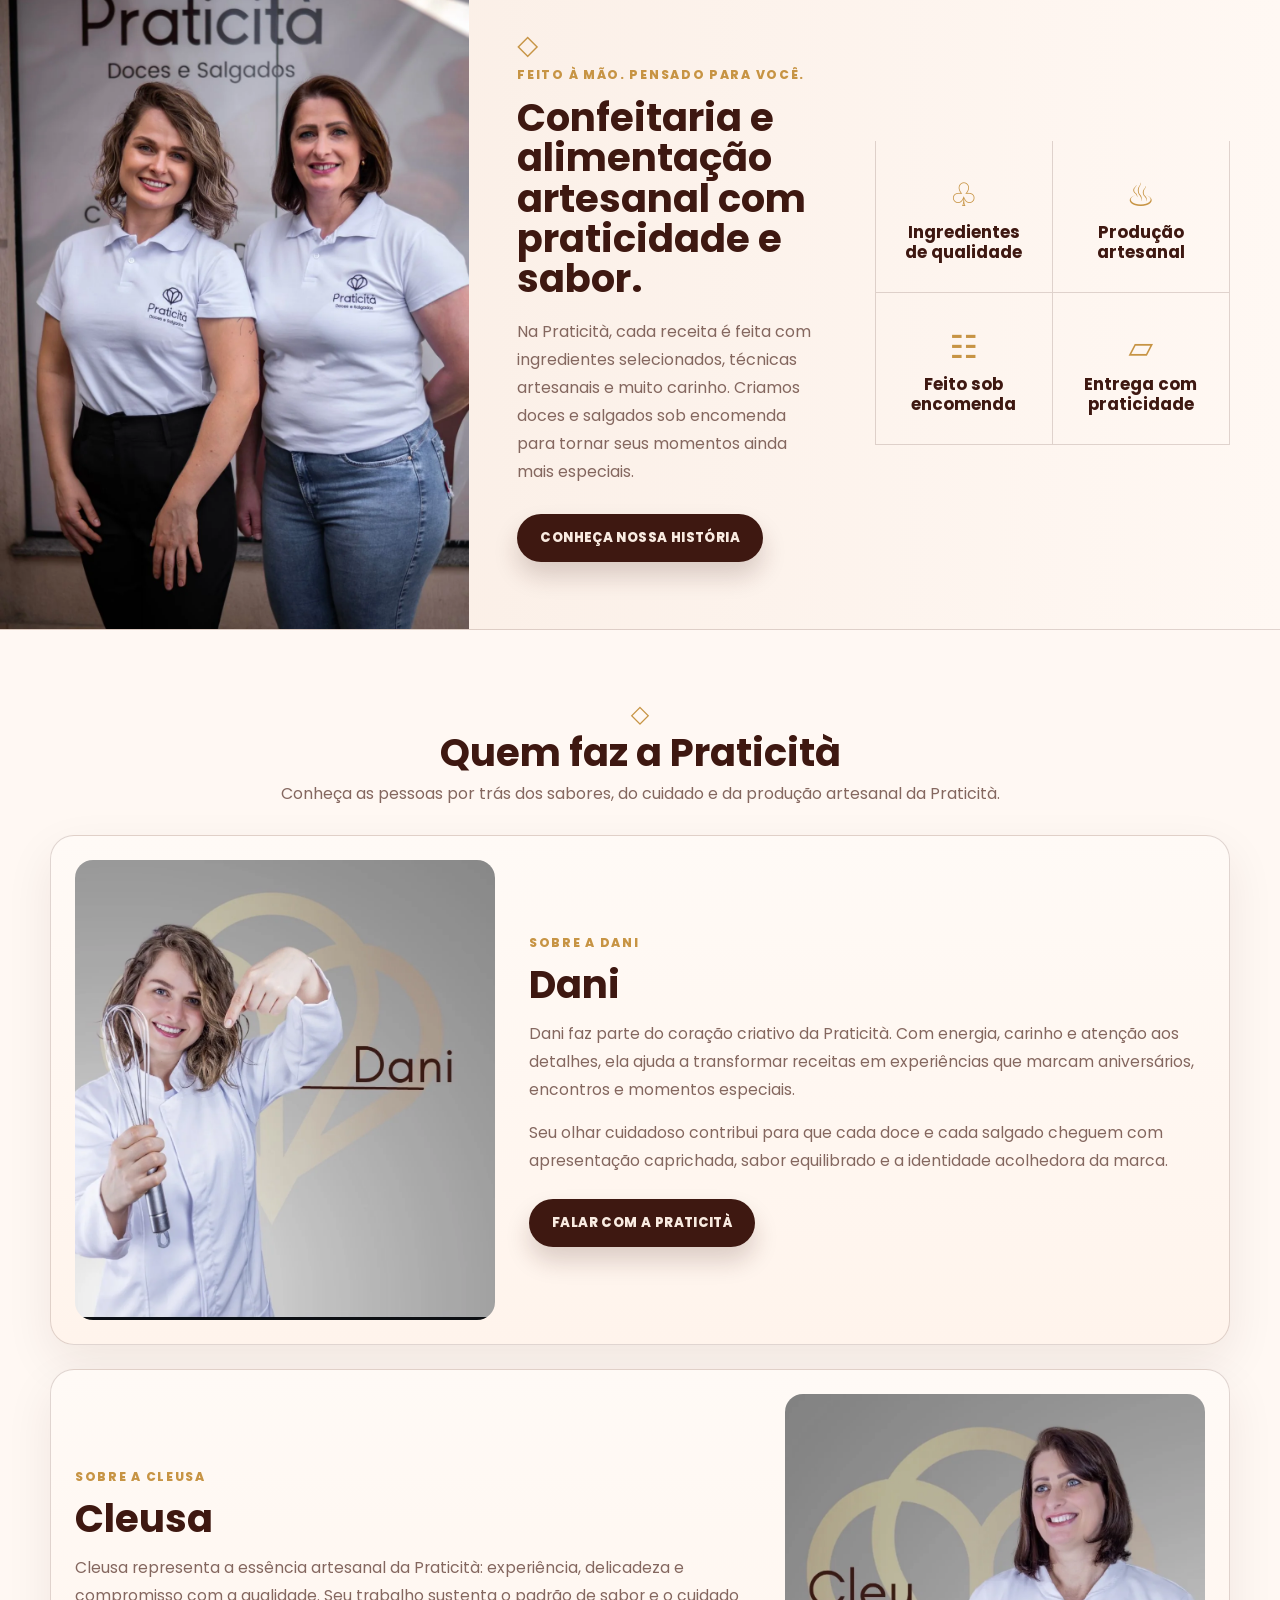
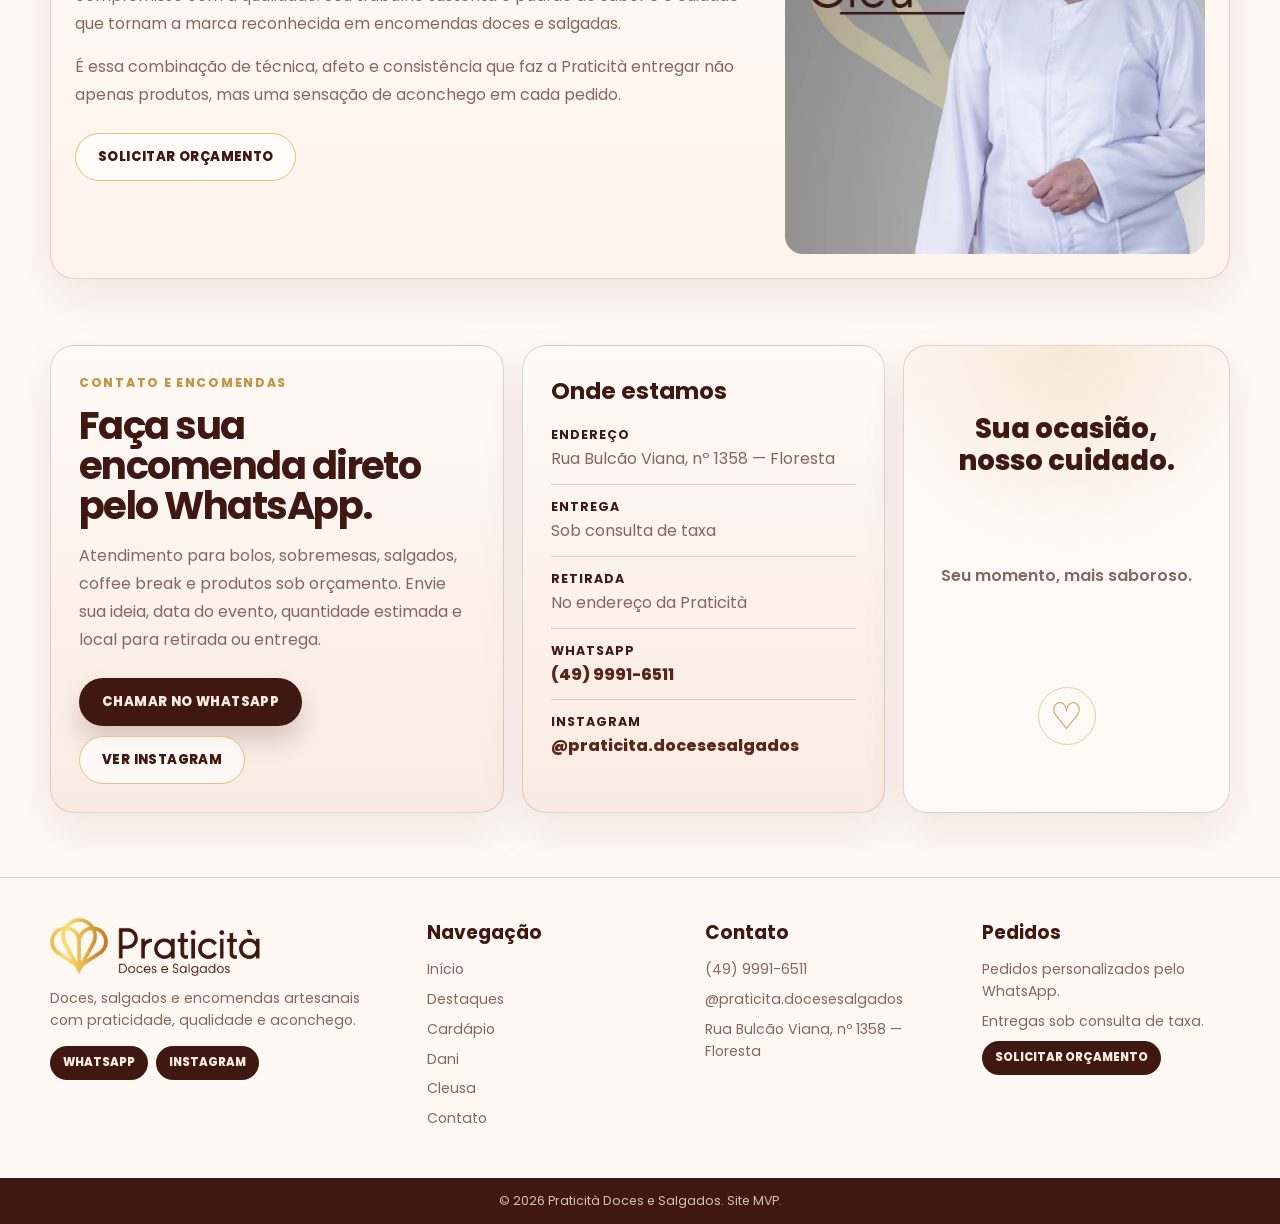
==== commit 1825120d: "adicionando carrinho de compras" ====
--- a/index.html
+++ b/index.html
@@ -33,6 +33,11 @@
         <a href="#contato">Contato</a>
       </div>
 
+
+      <button class="cart-open-button" type="button" data-cart-open aria-label="Ver carrinho">
+        Ver carrinho <span data-cart-count>0</span>
+      </button>
+
       <div class="nav-icons" aria-label="Ações rápidas">
         <a href="#destaques" aria-label="Ver destaques">⌕</a>
         <a href="https://wa.me/554999916511?text=Ol%C3%A1%2C%20vim%20pelo%20site%20da%20Praticit%C3%A0%20e%20quero%20fazer%20uma%20encomenda." target="_blank" rel="noopener" aria-label="WhatsApp">☏</a>
@@ -55,6 +60,7 @@
     </section>
 
     
+    
     <section class="section favorites" id="destaques">
       <div class="section-title highlights-title">
         <div>
@@ -67,48 +73,89 @@
 
       <div class="product-row real-products-row">
         
-        <article class="product-card real-product-card">
+        <article class="product-card real-product-card fixed-highlight-card">
           <img src="assets/bolo-red-velvt-recheado.webp" alt="Bolo Red Velvet Recheado" />
           <div>
             <h3>Bolo Red Velvet Recheado</h3>
             <p>Imagem real do cliente</p>
-            <strong>sob encomenda</strong>
-            <a href="https://wa.me/554999916511?text=Ol%C3%A1%2C%20vim%20pelo%20site%20da%20Praticit%C3%A0%20e%20quero%20fazer%20uma%20encomenda." target="_blank" rel="noopener">Encomendar</a>
+            <strong>a partir de R$ 150,00</strong>
+            
+            <label class="variation-field">
+              <span>Tamanho/opção</span>
+              <select class="product-variation-select compact-variation-select" data-variation-select>
+                <option value="">Selecione o tamanho/opção</option><option value="P · 20 cm · 2,5 kg · 15 fatias" data-price="R$ 150,00">P · 20 cm · 2,5 kg · 15 fatias — R$ 150,00</option><option value="M · 25 cm · 3,5 kg · 30 fatias" data-price="R$ 195,00">M · 25 cm · 3,5 kg · 30 fatias — R$ 195,00</option><option value="G · 30 cm · 4,5 kg · 40 fatias" data-price="R$ 240,00">G · 30 cm · 4,5 kg · 40 fatias — R$ 240,00</option>
+              </select>
+            </label>
+            <button class="add-to-cart" type="button"
+              data-id="bolo-red-velvet-recheado"
+              data-product-id="prod-bolo-red-velvet"
+              data-name="Bolo Red Velvet Recheado"
+              data-price="a partir de R$ 150,00"
+              data-source="Destaques"
+              data-requires-variation="true">Selecionar e adicionar</button>
           </div>
         </article>
 
-        <article class="product-card real-product-card">
+        <article class="product-card real-product-card fixed-highlight-card">
           <img src="assets/torta-red-velvt.webp" alt="Torta Red Velvet" />
           <div>
             <h3>Torta Red Velvet</h3>
             <p>Imagem real do cliente</p>
             <strong>R$ 85,00</strong>
-            <a href="https://wa.me/554999916511?text=Ol%C3%A1%2C%20vim%20pelo%20site%20da%20Praticit%C3%A0%20e%20quero%20fazer%20uma%20encomenda." target="_blank" rel="noopener">Encomendar</a>
+            
+            <button class="add-to-cart" type="button"
+              data-id="torta-red-velvet"
+              data-product-id="prod-torta-red-velvet"
+              data-name="Torta Red Velvet"
+              data-price="R$ 85,00"
+              data-source="Destaques"
+              data-requires-variation="false">Adicionar ao carrinho</button>
           </div>
         </article>
 
-        <article class="product-card real-product-card">
+        <article class="product-card real-product-card fixed-highlight-card">
           <img src="assets/torta-de-morango.webp" alt="Torta de Morango" />
           <div>
             <h3>Torta de Morango</h3>
             <p>Imagem real do cliente</p>
             <strong>R$ 90,00</strong>
-            <a href="https://wa.me/554999916511?text=Ol%C3%A1%2C%20vim%20pelo%20site%20da%20Praticit%C3%A0%20e%20quero%20fazer%20uma%20encomenda." target="_blank" rel="noopener">Encomendar</a>
+            
+            <button class="add-to-cart" type="button"
+              data-id="torta-de-morango"
+              data-product-id="prod-torta-morango"
+              data-name="Torta de Morango"
+              data-price="R$ 90,00"
+              data-source="Destaques"
+              data-requires-variation="false">Adicionar ao carrinho</button>
           </div>
         </article>
 
-        <article class="product-card real-product-card">
+        <article class="product-card real-product-card fixed-highlight-card">
           <img src="assets/bolo-red-velvt.webp" alt="Bolo Red Velvet" />
           <div>
             <h3>Bolo Red Velvet</h3>
             <p>Imagem real do cliente</p>
             <strong>a partir de R$ 150,00</strong>
-            <a href="https://wa.me/554999916511?text=Ol%C3%A1%2C%20vim%20pelo%20site%20da%20Praticit%C3%A0%20e%20quero%20fazer%20uma%20encomenda." target="_blank" rel="noopener">Encomendar</a>
+            
+            <label class="variation-field">
+              <span>Tamanho/opção</span>
+              <select class="product-variation-select compact-variation-select" data-variation-select>
+                <option value="">Selecione o tamanho/opção</option><option value="P · 20 cm · 2,5 kg · 15 fatias" data-price="R$ 150,00">P · 20 cm · 2,5 kg · 15 fatias — R$ 150,00</option><option value="M · 25 cm · 3,5 kg · 30 fatias" data-price="R$ 195,00">M · 25 cm · 3,5 kg · 30 fatias — R$ 195,00</option><option value="G · 30 cm · 4,5 kg · 40 fatias" data-price="R$ 240,00">G · 30 cm · 4,5 kg · 40 fatias — R$ 240,00</option>
+              </select>
+            </label>
+            <button class="add-to-cart" type="button"
+              data-id="bolo-red-velvet"
+              data-product-id="prod-bolo-red-velvet"
+              data-name="Bolo Red Velvet"
+              data-price="a partir de R$ 150,00"
+              data-source="Destaques"
+              data-requires-variation="true">Selecionar e adicionar</button>
           </div>
         </article>
 
       </div>
     </section>
+
 
 
     <section class="passion" id="sobre">
@@ -241,6 +288,31 @@
     © 2026 Praticità Doces e Salgados. Site MVP.
   </div>
 
+
+  <div class="cart-backdrop" data-cart-close hidden></div>
+  <aside class="cart-drawer" aria-label="Carrinho de pedidos" aria-hidden="true">
+    <div class="cart-drawer-header">
+      <div>
+        <p class="kicker">Pedido</p>
+        <h2>Seu carrinho</h2>
+      </div>
+      <button class="cart-close-button" type="button" data-cart-close aria-label="Fechar carrinho">×</button>
+    </div>
+    <div class="cart-items" data-cart-items></div>
+    <div class="cart-empty" data-cart-empty>
+      <strong>Seu carrinho está vazio.</strong>
+      <span>Adicione itens dos destaques ou do cardápio completo.</span>
+    </div>
+    <div class="cart-footer">
+      <div class="cart-summary">
+        <span>Total de itens</span>
+        <strong data-cart-total-items>0</strong>
+      </div>
+      <button class="cart-checkout-button" type="button" data-cart-checkout>Finalizar pedido no WhatsApp</button>
+      <button class="cart-clear-button" type="button" data-cart-clear>Limpar carrinho</button>
+    </div>
+  </aside>
+
   <script src="script.js"></script>
 </body>
 </html>
--- a/styles.css
+++ b/styles.css
@@ -1167,3 +1167,386 @@
     width: 100%;
   }
 }
+
+
+/* Carrinho lateral */
+.cart-open-button {
+  justify-self: end;
+  display: inline-flex;
+  align-items: center;
+  gap: 8px;
+  min-height: 38px;
+  padding: 0 14px;
+  border: 1px solid var(--line);
+  border-radius: 999px;
+  background: var(--brown);
+  color: var(--cream);
+  font-family: var(--sans);
+  font-size: 0.76rem;
+  font-weight: 800;
+  text-transform: uppercase;
+  cursor: pointer;
+  box-shadow: 0 12px 22px rgba(62, 24, 17, 0.12);
+}
+
+.cart-open-button span {
+  display: inline-grid;
+  place-items: center;
+  min-width: 22px;
+  height: 22px;
+  padding: 0 6px;
+  border-radius: 999px;
+  background: var(--cream);
+  color: var(--brown);
+  font-size: 0.72rem;
+}
+
+.add-to-cart {
+  width: 100%;
+  min-height: 34px;
+  margin-top: 8px;
+  border: 1px solid rgba(62, 24, 17, 0.18);
+  border-radius: 999px;
+  background: var(--cream);
+  color: var(--brown);
+  font-family: var(--sans);
+  font-size: 0.68rem;
+  font-weight: 900;
+  text-transform: uppercase;
+  letter-spacing: 0.03em;
+  cursor: pointer;
+  transition: transform 0.18s ease, background 0.18s ease;
+}
+
+.add-to-cart:hover {
+  transform: translateY(-1px);
+  background: #fffaf6;
+}
+
+.menu-add-to-cart {
+  width: auto;
+  padding: 0 16px;
+  margin-top: 14px;
+}
+
+.cart-backdrop {
+  position: fixed;
+  inset: 0;
+  z-index: 90;
+  background: rgba(36, 16, 12, 0.42);
+  backdrop-filter: blur(3px);
+}
+
+.cart-drawer {
+  position: fixed;
+  top: 0;
+  right: 0;
+  z-index: 100;
+  width: min(440px, 100%);
+  height: 100dvh;
+  display: grid;
+  grid-template-rows: auto 1fr auto;
+  transform: translateX(110%);
+  transition: transform 0.24s ease;
+  background: #fffaf6;
+  color: var(--brown);
+  border-left: 1px solid var(--line);
+  box-shadow: -24px 0 70px rgba(62, 24, 17, 0.22);
+}
+
+.cart-drawer.open {
+  transform: translateX(0);
+}
+
+.cart-drawer-header {
+  display: flex;
+  align-items: flex-start;
+  justify-content: space-between;
+  gap: 18px;
+  padding: 24px;
+  border-bottom: 1px solid var(--line);
+  background: var(--cream);
+}
+
+.cart-drawer-header h2 {
+  margin: 0;
+  font-family: var(--serif);
+  font-size: 1.8rem;
+  line-height: 1;
+}
+
+.cart-close-button {
+  width: 38px;
+  height: 38px;
+  border: 1px solid var(--line);
+  border-radius: 50%;
+  background: #fffaf6;
+  color: var(--brown);
+  font-size: 1.6rem;
+  line-height: 1;
+  cursor: pointer;
+}
+
+.cart-items {
+  overflow: auto;
+  padding: 16px;
+  display: grid;
+  align-content: start;
+  gap: 12px;
+}
+
+.cart-item {
+  border: 1px solid var(--line);
+  border-radius: 18px;
+  padding: 14px;
+  background: #fff;
+}
+
+.cart-item h3 {
+  margin: 0 0 6px;
+  font-family: var(--serif);
+  font-size: 1.04rem;
+  line-height: 1.15;
+}
+
+.cart-item p {
+  margin: 0;
+  color: var(--muted);
+  font-size: 0.82rem;
+  line-height: 1.45;
+}
+
+.cart-item-actions {
+  display: flex;
+  align-items: center;
+  justify-content: space-between;
+  gap: 12px;
+  margin-top: 12px;
+}
+
+.cart-qty {
+  display: inline-flex;
+  align-items: center;
+  gap: 8px;
+  border: 1px solid var(--line);
+  border-radius: 999px;
+  padding: 4px;
+  background: var(--cream);
+}
+
+.cart-qty button,
+.cart-remove {
+  border: 0;
+  cursor: pointer;
+  font-family: var(--sans);
+  font-weight: 900;
+}
+
+.cart-qty button {
+  width: 28px;
+  height: 28px;
+  border-radius: 50%;
+  background: #fffaf6;
+  color: var(--brown);
+}
+
+.cart-qty span {
+  min-width: 22px;
+  text-align: center;
+  font-size: 0.86rem;
+  font-weight: 900;
+}
+
+.cart-remove {
+  background: transparent;
+  color: var(--muted);
+  font-size: 0.74rem;
+  text-decoration: underline;
+}
+
+.cart-empty {
+  display: none;
+  padding: 28px;
+  color: var(--muted);
+  line-height: 1.55;
+}
+
+.cart-empty strong {
+  display: block;
+  margin-bottom: 4px;
+  color: var(--brown);
+}
+
+.cart-empty.show {
+  display: block;
+}
+
+.cart-footer {
+  padding: 18px;
+  border-top: 1px solid var(--line);
+  background: var(--cream);
+}
+
+.cart-summary {
+  display: flex;
+  justify-content: space-between;
+  margin-bottom: 12px;
+  font-weight: 800;
+}
+
+.cart-checkout-button,
+.cart-clear-button {
+  width: 100%;
+  min-height: 46px;
+  border-radius: 999px;
+  font-family: var(--sans);
+  font-weight: 900;
+  text-transform: uppercase;
+  cursor: pointer;
+}
+
+.cart-checkout-button {
+  border: 0;
+  background: var(--brown);
+  color: var(--cream);
+}
+
+.cart-clear-button {
+  margin-top: 8px;
+  border: 1px solid var(--line);
+  background: transparent;
+  color: var(--brown);
+}
+
+.cart-checkout-button:disabled {
+  opacity: 0.55;
+  cursor: not-allowed;
+}
+
+@media (max-width: 880px) {
+  .cart-open-button {
+    grid-column: 1 / -1;
+    justify-self: stretch;
+    justify-content: center;
+    margin-bottom: 12px;
+  }
+}
+
+
+/* Correção dos cards da tela inicial e seleção obrigatória de variações */
+.real-products-row {
+  display: grid;
+  grid-template-columns: repeat(4, minmax(0, 1fr));
+  gap: 18px;
+}
+
+.fixed-highlight-card {
+  display: flex;
+  flex-direction: column;
+  height: 100%;
+  overflow: hidden;
+}
+
+.fixed-highlight-card > img {
+  width: 100%;
+  aspect-ratio: 1 / 1.06;
+  object-fit: cover;
+  object-position: center;
+  filter: none !important;
+}
+
+.fixed-highlight-card > div {
+  display: flex;
+  flex-direction: column;
+  flex: 1;
+  min-height: 236px;
+}
+
+.fixed-highlight-card h3 {
+  min-height: 2.35em;
+}
+
+.fixed-highlight-card .add-to-cart {
+  margin-top: auto;
+}
+
+.variation-field {
+  display: grid;
+  gap: 6px;
+  margin: 10px 0 12px;
+  text-align: left;
+}
+
+.variation-field span {
+  color: var(--brown);
+  font-size: 0.72rem;
+  font-weight: 900;
+  text-transform: uppercase;
+  letter-spacing: 0.07em;
+}
+
+.product-variation-select {
+  width: 100%;
+  min-height: 40px;
+  border: 1px solid var(--line);
+  border-radius: 12px;
+  background: #fffaf6;
+  color: var(--brown);
+  padding: 0 12px;
+  font-family: var(--sans);
+  font-size: 0.84rem;
+  font-weight: 700;
+}
+
+.compact-variation-select {
+  min-height: 36px;
+  font-size: 0.76rem;
+}
+
+.product-variation-select.is-invalid {
+  border-color: #9f2d20;
+  box-shadow: 0 0 0 3px rgba(159, 45, 32, 0.13);
+}
+
+.variation-warning {
+  display: block;
+  margin-top: -4px;
+  margin-bottom: 8px;
+  color: #9f2d20;
+  font-size: 0.72rem;
+  font-weight: 800;
+  text-align: left;
+}
+
+.menu-item .variation-field {
+  max-width: 420px;
+}
+
+.menu-item .menu-add-to-cart {
+  display: inline-flex;
+  align-items: center;
+  justify-content: center;
+  width: fit-content;
+  min-width: 190px;
+  padding: 0 18px;
+}
+
+@media (max-width: 980px) {
+  .real-products-row {
+    grid-template-columns: repeat(2, minmax(0, 1fr));
+  }
+}
+
+@media (max-width: 560px) {
+  .real-products-row {
+    grid-template-columns: 1fr;
+  }
+
+  .fixed-highlight-card > div {
+    min-height: auto;
+  }
+
+  .menu-item .menu-add-to-cart {
+    width: 100%;
+  }
+}
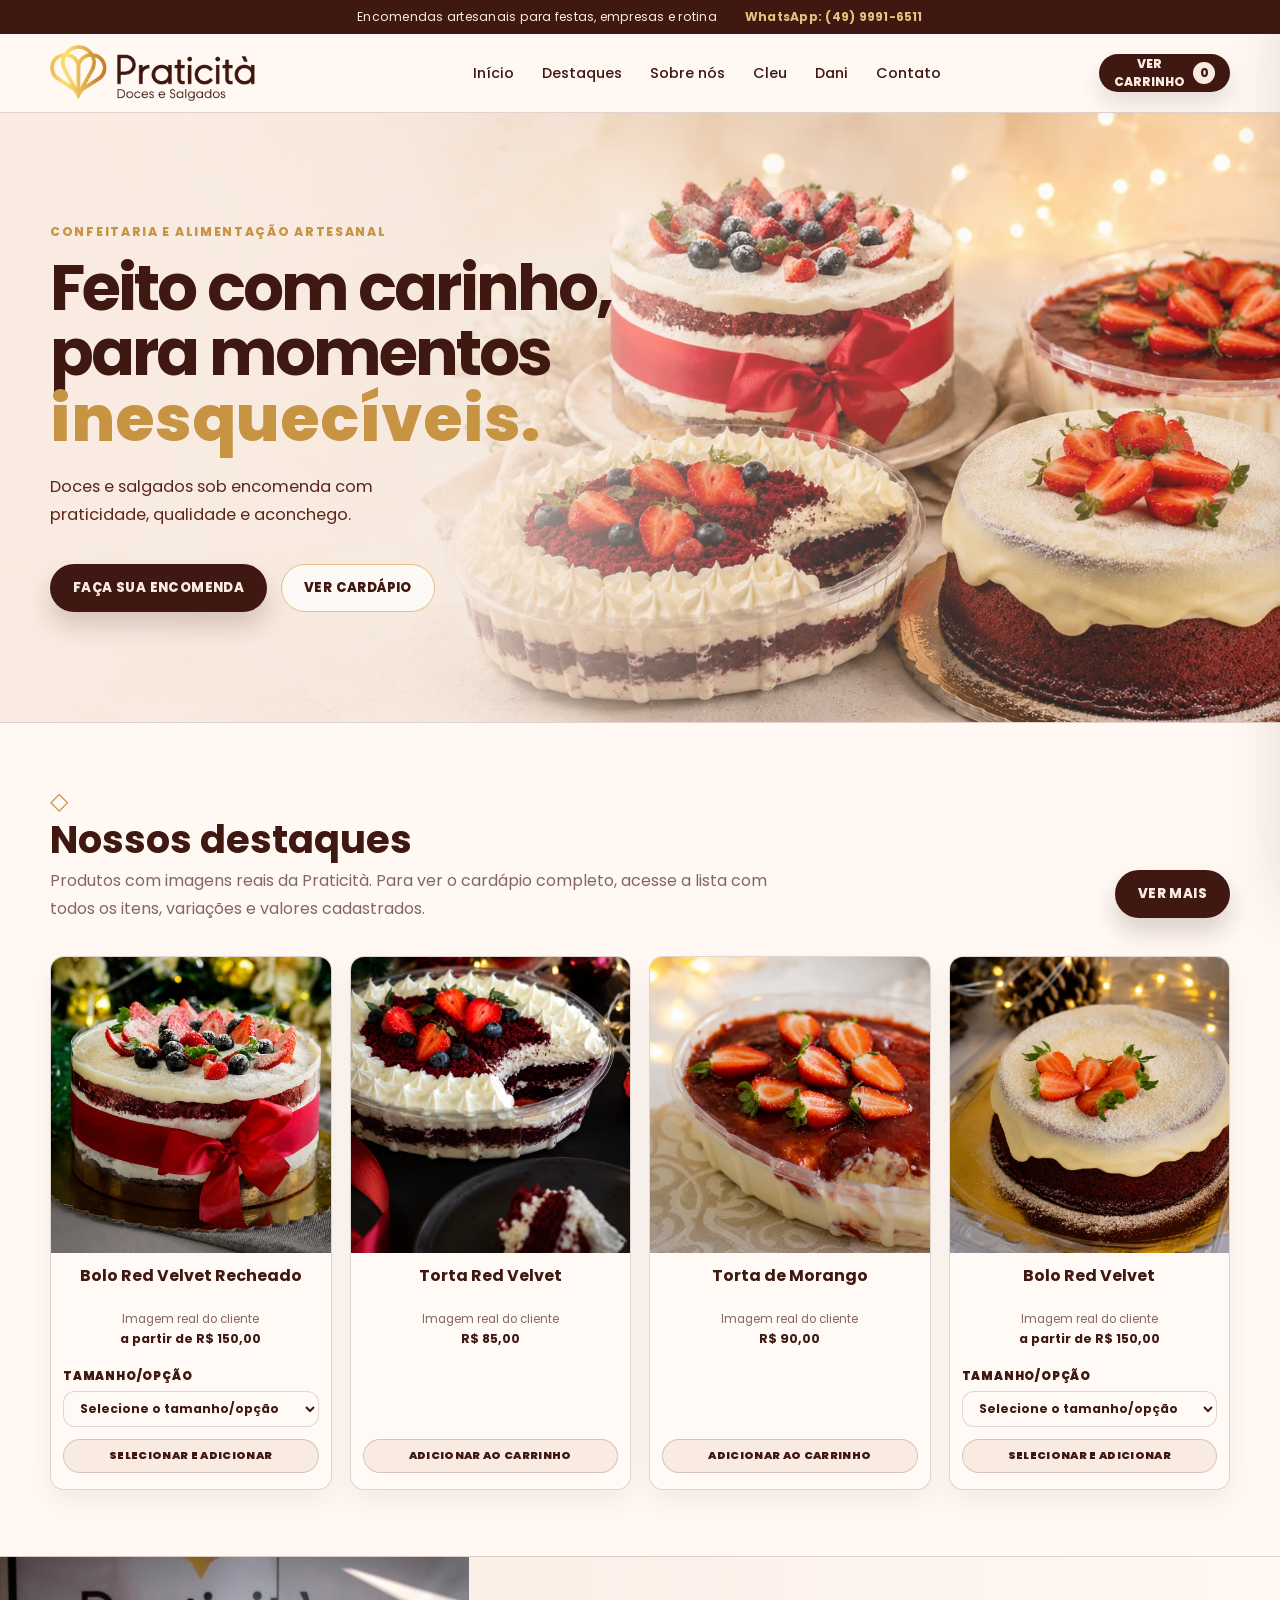
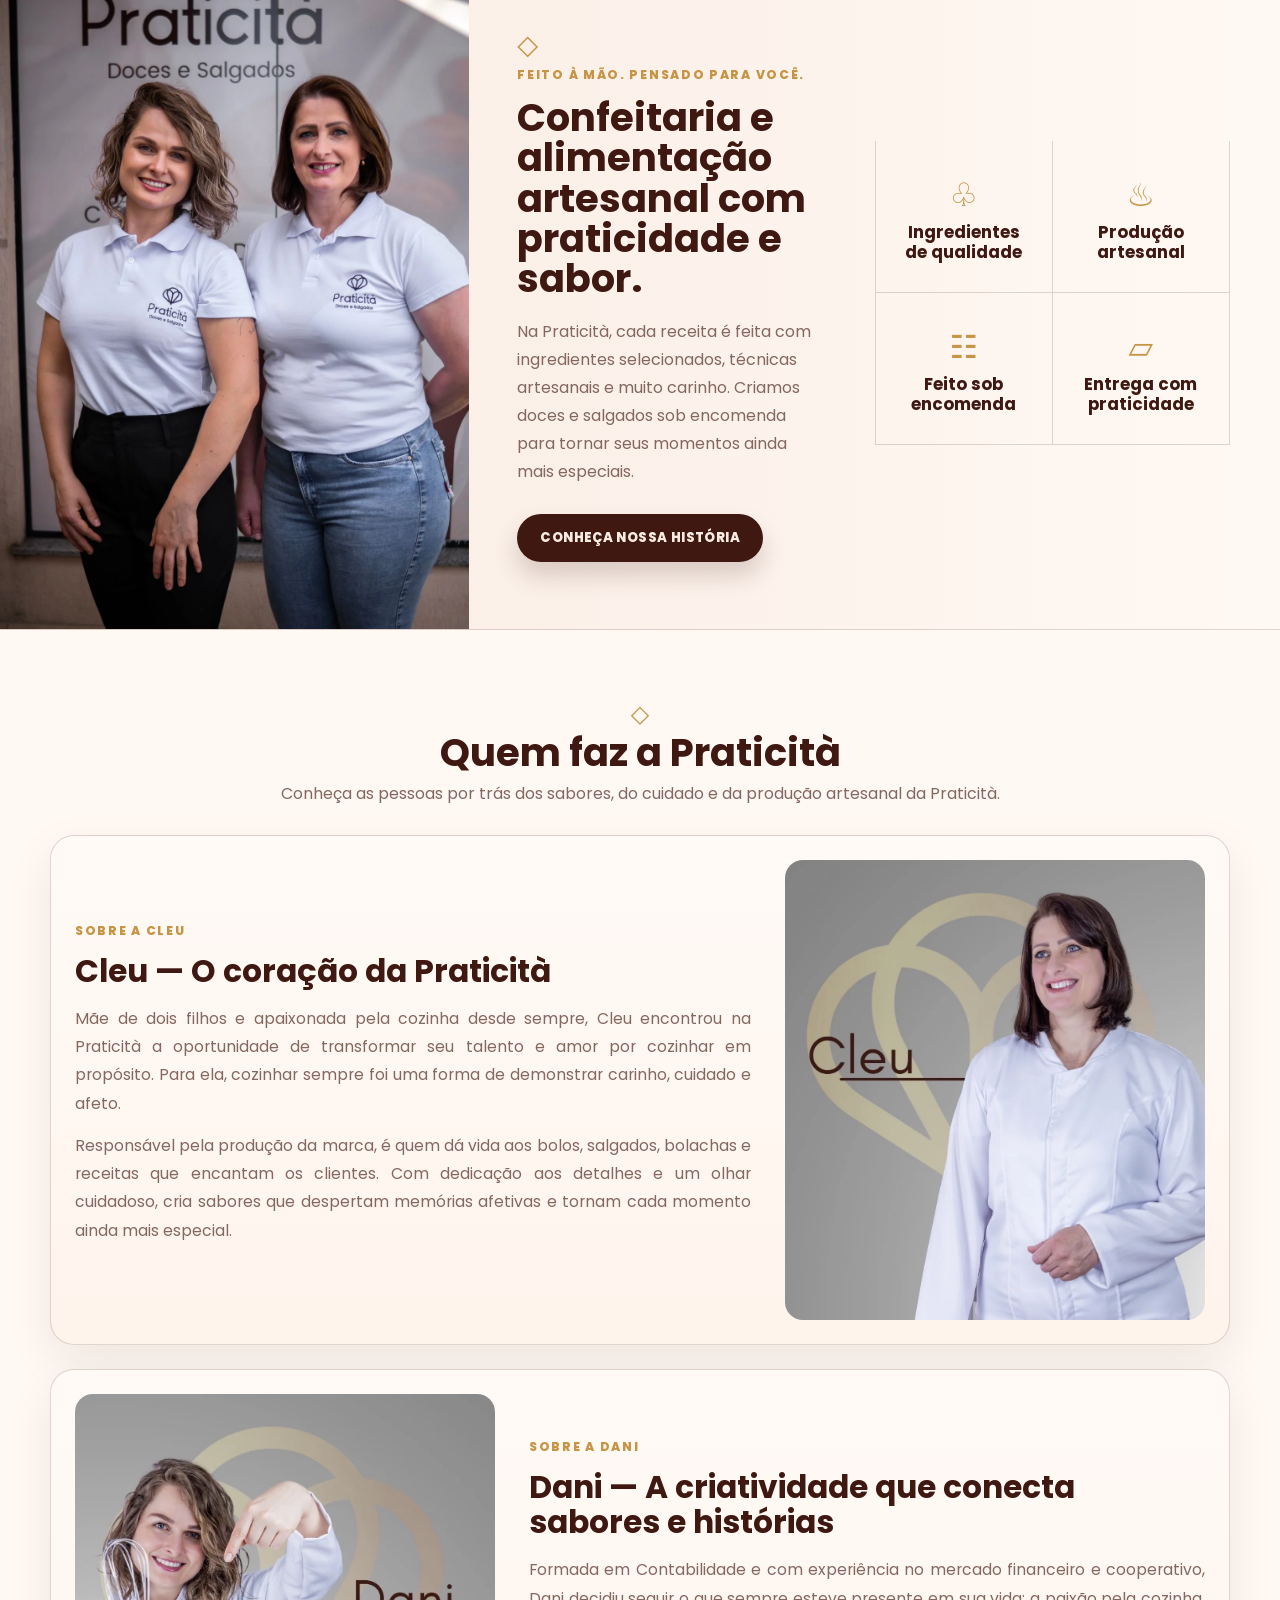
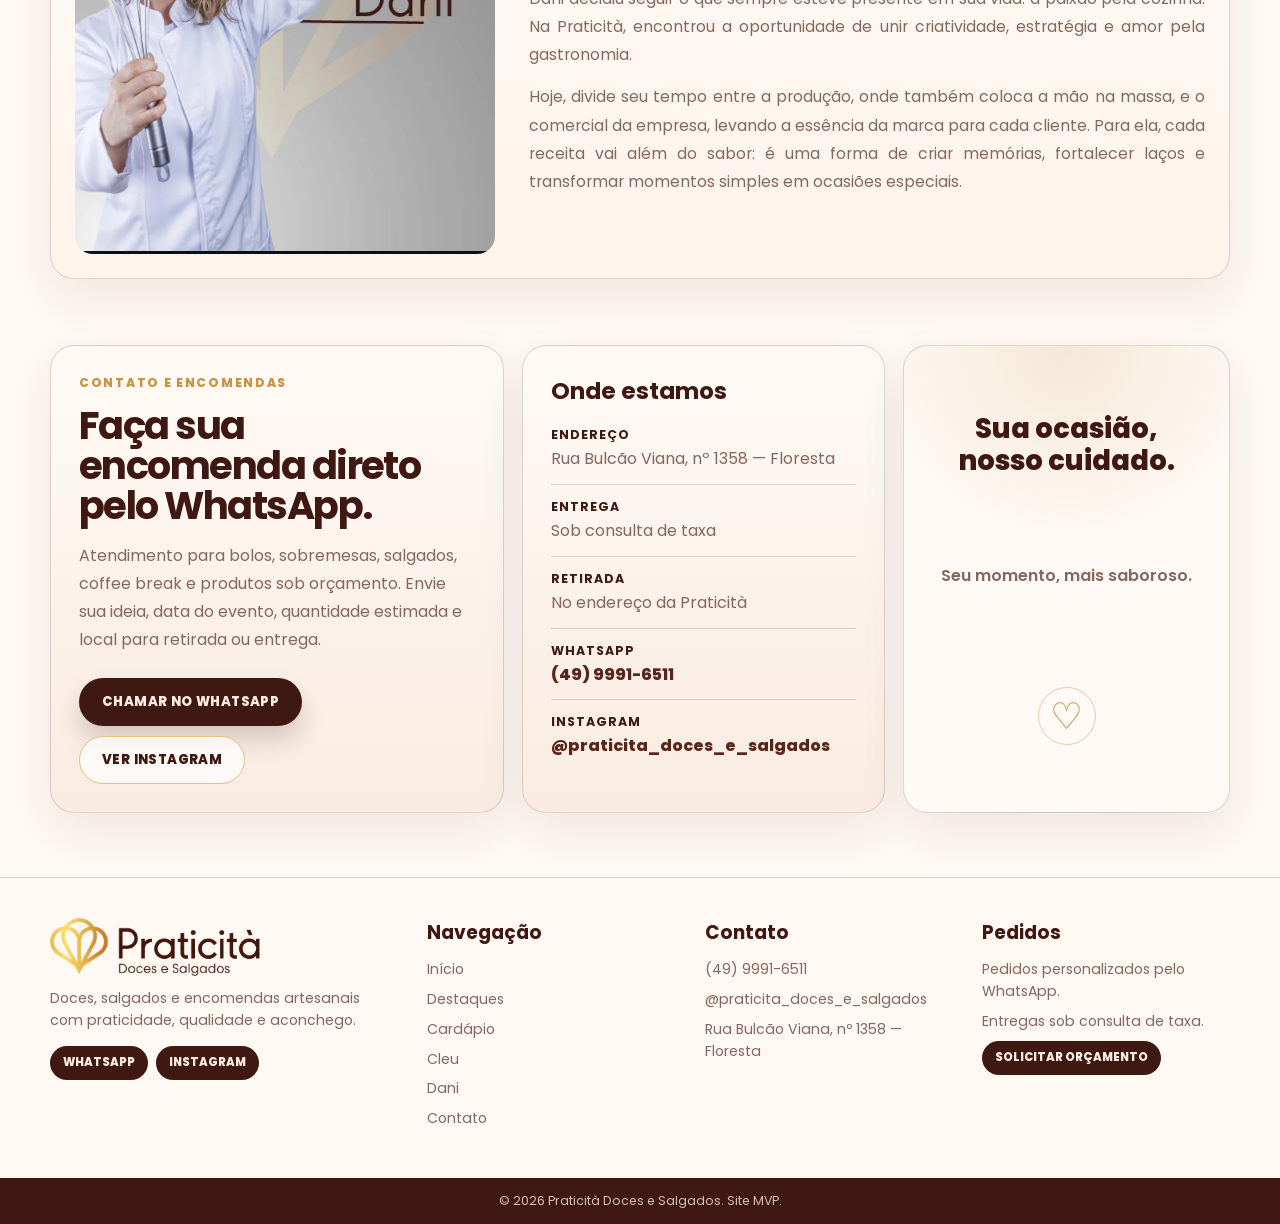
==== commit c79dd8cc: "Alterando texto sobre as socias" ====
--- a/index.html
+++ b/index.html
@@ -1,5 +1,6 @@
 <!DOCTYPE html>
 <html lang="pt-BR">
+
 <head>
   <meta charset="UTF-8" />
   <meta name="viewport" content="width=device-width, initial-scale=1.0" />
@@ -10,11 +11,13 @@
   <link href="https://fonts.googleapis.com/css2?family=Poppins:wght@400;500;600;700;800&display=swap" rel="stylesheet">
   <link rel="stylesheet" href="styles.css" />
 </head>
+
 <body>
   <header class="site-header" id="inicio">
     <div class="topbar">
       <span>Encomendas artesanais para festas, empresas e rotina</span>
-      <a href="https://wa.me/554999916511?text=Ol%C3%A1%2C%20vim%20pelo%20site%20da%20Praticit%C3%A0%20e%20quero%20fazer%20uma%20encomenda." target="_blank" rel="noopener">WhatsApp: (49) 9991-6511</a>
+      <a href="https://wa.me/554999916511?text=Ol%C3%A1%2C%20vim%20pelo%20site%20da%20Praticit%C3%A0%20e%20quero%20fazer%20uma%20encomenda."
+        target="_blank" rel="noopener">WhatsApp: (49) 9991-6511</a>
     </div>
 
     <nav class="nav">
@@ -27,9 +30,9 @@
       <div class="menu" id="menu">
         <a href="#inicio">Início</a>
         <a href="#destaques">Destaques</a>
+        <a href="#sobre">Sobre nós</a>
+        <a href="#cleu">Cleu</a>
         <a href="#dani">Dani</a>
-        <a href="#sobre">Sobre nós</a>
-        <a href="#cleusa">Cleusa</a>
         <a href="#contato">Contato</a>
       </div>
 
@@ -37,11 +40,6 @@
       <button class="cart-open-button" type="button" data-cart-open aria-label="Ver carrinho">
         Ver carrinho <span data-cart-count>0</span>
       </button>
-
-      <div class="nav-icons" aria-label="Ações rápidas">
-        <a href="#destaques" aria-label="Ver destaques">⌕</a>
-        <a href="https://wa.me/554999916511?text=Ol%C3%A1%2C%20vim%20pelo%20site%20da%20Praticit%C3%A0%20e%20quero%20fazer%20uma%20encomenda." target="_blank" rel="noopener" aria-label="WhatsApp">☏</a>
-      </div>
     </nav>
   </header>
 
@@ -53,46 +51,52 @@
         <h1>Feito com carinho,<br>para momentos <span>inesquecíveis.</span></h1>
         <p>Doces e salgados sob encomenda com praticidade, qualidade e aconchego.</p>
         <div class="hero-actions">
-          <a class="btn btn-primary" href="https://wa.me/554999916511?text=Ol%C3%A1%2C%20vim%20pelo%20site%20da%20Praticit%C3%A0%20e%20quero%20fazer%20uma%20encomenda." target="_blank" rel="noopener">Faça sua encomenda</a>
+          <a class="btn btn-primary"
+            href="https://wa.me/554999916511?text=Ol%C3%A1%2C%20vim%20pelo%20site%20da%20Praticit%C3%A0%20e%20quero%20fazer%20uma%20encomenda."
+            target="_blank" rel="noopener">Faça sua encomenda</a>
           <a class="btn btn-light" href="cardapio.html">Ver cardápio</a>
         </div>
       </div>
     </section>
 
-    
-    
+
+
     <section class="section favorites" id="destaques">
       <div class="section-title highlights-title">
         <div>
           <span class="ornament">◇</span>
           <h2>Nossos destaques</h2>
-          <p>Produtos com imagens reais da Praticità. Para ver o cardápio completo, acesse a lista com todos os itens, variações e valores cadastrados.</p>
+          <p>Produtos com imagens reais da Praticità. Para ver o cardápio completo, acesse a lista com todos os itens,
+            variações e valores cadastrados.</p>
         </div>
         <a class="btn btn-primary btn-see-more" href="cardapio.html">Ver mais</a>
       </div>
 
       <div class="product-row real-products-row">
-        
+
         <article class="product-card real-product-card fixed-highlight-card">
           <img src="assets/bolo-red-velvt-recheado.webp" alt="Bolo Red Velvet Recheado" />
           <div>
             <h3>Bolo Red Velvet Recheado</h3>
             <p>Imagem real do cliente</p>
             <strong>a partir de R$ 150,00</strong>
-            
+
             <label class="variation-field">
               <span>Tamanho/opção</span>
               <select class="product-variation-select compact-variation-select" data-variation-select>
-                <option value="">Selecione o tamanho/opção</option><option value="P · 20 cm · 2,5 kg · 15 fatias" data-price="R$ 150,00">P · 20 cm · 2,5 kg · 15 fatias — R$ 150,00</option><option value="M · 25 cm · 3,5 kg · 30 fatias" data-price="R$ 195,00">M · 25 cm · 3,5 kg · 30 fatias — R$ 195,00</option><option value="G · 30 cm · 4,5 kg · 40 fatias" data-price="R$ 240,00">G · 30 cm · 4,5 kg · 40 fatias — R$ 240,00</option>
+                <option value="">Selecione o tamanho/opção</option>
+                <option value="P · 20 cm · 2,5 kg · 15 fatias" data-price="R$ 150,00">P · 20 cm · 2,5 kg · 15 fatias —
+                  R$ 150,00</option>
+                <option value="M · 25 cm · 3,5 kg · 30 fatias" data-price="R$ 195,00">M · 25 cm · 3,5 kg · 30 fatias —
+                  R$ 195,00</option>
+                <option value="G · 30 cm · 4,5 kg · 40 fatias" data-price="R$ 240,00">G · 30 cm · 4,5 kg · 40 fatias —
+                  R$ 240,00</option>
               </select>
             </label>
-            <button class="add-to-cart" type="button"
-              data-id="bolo-red-velvet-recheado"
-              data-product-id="prod-bolo-red-velvet"
-              data-name="Bolo Red Velvet Recheado"
-              data-price="a partir de R$ 150,00"
-              data-source="Destaques"
-              data-requires-variation="true">Selecionar e adicionar</button>
+            <button class="add-to-cart" type="button" data-id="bolo-red-velvet-recheado"
+              data-product-id="prod-bolo-red-velvet" data-name="Bolo Red Velvet Recheado"
+              data-price="a partir de R$ 150,00" data-source="Destaques" data-requires-variation="true">Selecionar e
+              adicionar</button>
           </div>
         </article>
 
@@ -102,13 +106,9 @@
             <h3>Torta Red Velvet</h3>
             <p>Imagem real do cliente</p>
             <strong>R$ 85,00</strong>
-            
-            <button class="add-to-cart" type="button"
-              data-id="torta-red-velvet"
-              data-product-id="prod-torta-red-velvet"
-              data-name="Torta Red Velvet"
-              data-price="R$ 85,00"
-              data-source="Destaques"
+
+            <button class="add-to-cart" type="button" data-id="torta-red-velvet" data-product-id="prod-torta-red-velvet"
+              data-name="Torta Red Velvet" data-price="R$ 85,00" data-source="Destaques"
               data-requires-variation="false">Adicionar ao carrinho</button>
           </div>
         </article>
@@ -119,13 +119,9 @@
             <h3>Torta de Morango</h3>
             <p>Imagem real do cliente</p>
             <strong>R$ 90,00</strong>
-            
-            <button class="add-to-cart" type="button"
-              data-id="torta-de-morango"
-              data-product-id="prod-torta-morango"
-              data-name="Torta de Morango"
-              data-price="R$ 90,00"
-              data-source="Destaques"
+
+            <button class="add-to-cart" type="button" data-id="torta-de-morango" data-product-id="prod-torta-morango"
+              data-name="Torta de Morango" data-price="R$ 90,00" data-source="Destaques"
               data-requires-variation="false">Adicionar ao carrinho</button>
           </div>
         </article>
@@ -136,19 +132,21 @@
             <h3>Bolo Red Velvet</h3>
             <p>Imagem real do cliente</p>
             <strong>a partir de R$ 150,00</strong>
-            
+
             <label class="variation-field">
               <span>Tamanho/opção</span>
               <select class="product-variation-select compact-variation-select" data-variation-select>
-                <option value="">Selecione o tamanho/opção</option><option value="P · 20 cm · 2,5 kg · 15 fatias" data-price="R$ 150,00">P · 20 cm · 2,5 kg · 15 fatias — R$ 150,00</option><option value="M · 25 cm · 3,5 kg · 30 fatias" data-price="R$ 195,00">M · 25 cm · 3,5 kg · 30 fatias — R$ 195,00</option><option value="G · 30 cm · 4,5 kg · 40 fatias" data-price="R$ 240,00">G · 30 cm · 4,5 kg · 40 fatias — R$ 240,00</option>
+                <option value="">Selecione o tamanho/opção</option>
+                <option value="P · 20 cm · 2,5 kg · 15 fatias" data-price="R$ 150,00">P · 20 cm · 2,5 kg · 15 fatias —
+                  R$ 150,00</option>
+                <option value="M · 25 cm · 3,5 kg · 30 fatias" data-price="R$ 195,00">M · 25 cm · 3,5 kg · 30 fatias —
+                  R$ 195,00</option>
+                <option value="G · 30 cm · 4,5 kg · 40 fatias" data-price="R$ 240,00">G · 30 cm · 4,5 kg · 40 fatias —
+                  R$ 240,00</option>
               </select>
             </label>
-            <button class="add-to-cart" type="button"
-              data-id="bolo-red-velvet"
-              data-product-id="prod-bolo-red-velvet"
-              data-name="Bolo Red Velvet"
-              data-price="a partir de R$ 150,00"
-              data-source="Destaques"
+            <button class="add-to-cart" type="button" data-id="bolo-red-velvet" data-product-id="prod-bolo-red-velvet"
+              data-name="Bolo Red Velvet" data-price="a partir de R$ 150,00" data-source="Destaques"
               data-requires-variation="true">Selecionar e adicionar</button>
           </div>
         </article>
@@ -167,8 +165,11 @@
         <span class="mini-logo">◇</span>
         <p class="kicker">Feito à mão. Pensado para você.</p>
         <h2>Confeitaria e alimentação artesanal com praticidade e sabor.</h2>
-        <p>Na Praticità, cada receita é feita com ingredientes selecionados, técnicas artesanais e muito carinho. Criamos doces e salgados sob encomenda para tornar seus momentos ainda mais especiais.</p>
-        <a class="btn btn-primary" href="https://wa.me/554999916511?text=Ol%C3%A1%2C%20vim%20pelo%20site%20da%20Praticit%C3%A0%20e%20quero%20fazer%20uma%20encomenda." target="_blank" rel="noopener">Conheça nossa história</a>
+        <p>Na Praticità, cada receita é feita com ingredientes selecionados, técnicas artesanais e muito carinho.
+          Criamos doces e salgados sob encomenda para tornar seus momentos ainda mais especiais.</p>
+        <a class="btn btn-primary"
+          href="https://wa.me/554999916511?text=Ol%C3%A1%2C%20vim%20pelo%20site%20da%20Praticit%C3%A0%20e%20quero%20fazer%20uma%20encomenda."
+          target="_blank" rel="noopener">Conheça nossa história</a>
       </div>
 
       <div class="feature-grid">
@@ -179,51 +180,69 @@
       </div>
     </section>
 
-    
-    <section class="section team-section" id="dani">
+
+    <section class="section team-section">
       <div class="section-title compact">
         <span class="ornament">◇</span>
         <h2>Quem faz a Praticità</h2>
         <p>Conheça as pessoas por trás dos sabores, do cuidado e da produção artesanal da Praticità.</p>
       </div>
 
-      <div class="team-card">
+
+      <div class="team-card reverse" id="cleu">
+        <div class="team-photo">
+          <img src="assets/cleu.webp" alt="Cleu, da Praticità" />
+        </div>
+        <div class="team-copy">
+          <p class="kicker">Sobre a Cleu</p>
+          <h3>Cleu — O coração da Praticità</h3>
+          <p>
+            Mãe de dois filhos e apaixonada pela cozinha desde sempre, Cleu encontrou na Praticità a oportunidade de
+            transformar seu talento e amor por cozinhar em propósito. Para ela, cozinhar sempre foi uma forma de
+            demonstrar carinho, cuidado e afeto.
+          </p>
+          <p>
+            Responsável pela produção da marca, é quem dá vida aos bolos, salgados, bolachas e receitas que encantam os
+            clientes. Com dedicação aos detalhes e um olhar cuidadoso, cria sabores que despertam memórias afetivas e
+            tornam cada momento ainda mais especial.
+          </p>
+        </div>
+      </div>
+      <div class="team-card" id="dani">
         <div class="team-photo">
           <img src="assets/dani.webp" alt="Dani, da Praticità" />
         </div>
         <div class="team-copy">
           <p class="kicker">Sobre a Dani</p>
-          <h3>Dani</h3>
-          <p>Dani faz parte do coração criativo da Praticità. Com energia, carinho e atenção aos detalhes, ela ajuda a transformar receitas em experiências que marcam aniversários, encontros e momentos especiais.</p>
-          <p>Seu olhar cuidadoso contribui para que cada doce e cada salgado cheguem com apresentação caprichada, sabor equilibrado e a identidade acolhedora da marca.</p>
-          <a class="btn btn-primary" href="https://wa.me/554999916511?text=Ol%C3%A1%2C%20vim%20pelo%20site%20da%20Praticit%C3%A0%20e%20quero%20fazer%20uma%20encomenda." target="_blank" rel="noopener">Falar com a Praticità</a>
-        </div>
-      </div>
-
-      <div class="team-card reverse" id="cleusa">
-        <div class="team-photo">
-          <img src="assets/cleusa.webp" alt="Cleusa, da Praticità" />
-        </div>
-        <div class="team-copy">
-          <p class="kicker">Sobre a Cleusa</p>
-          <h3>Cleusa</h3>
-          <p>Cleusa representa a essência artesanal da Praticità: experiência, delicadeza e compromisso com a qualidade. Seu trabalho sustenta o padrão de sabor e o cuidado que tornam a marca reconhecida em encomendas doces e salgadas.</p>
-          <p>É essa combinação de técnica, afeto e consistência que faz a Praticità entregar não apenas produtos, mas uma sensação de aconchego em cada pedido.</p>
-          <a class="btn btn-light" href="https://wa.me/554999916511?text=Ol%C3%A1%2C%20vim%20pelo%20site%20da%20Praticit%C3%A0%20e%20quero%20fazer%20uma%20encomenda." target="_blank" rel="noopener">Solicitar orçamento</a>
-        </div>
-      </div>
-    </section>
-
-
-    
+          <h3>Dani — A criatividade que conecta sabores e histórias</h3>
+          <p>
+            Formada em Contabilidade e com experiência no mercado financeiro e cooperativo, Dani decidiu seguir o que
+            sempre esteve presente em sua vida: a paixão pela cozinha. Na Praticità, encontrou a oportunidade de unir
+            criatividade, estratégia e amor pela gastronomia.
+          </p>
+          <p>
+            Hoje, divide seu tempo entre a produção, onde também coloca a mão na massa, e o comercial da empresa,
+            levando a essência da marca para cada cliente. Para ela, cada receita vai além do sabor: é uma forma de
+            criar memórias, fortalecer laços e transformar momentos simples em ocasiões especiais.
+          </p>
+        </div>
+      </div>
+    </section>
+
+
+
     <section class="contact-section" id="contato">
       <div class="contact-card contact-main">
         <p class="kicker">Contato e encomendas</p>
         <h2>Faça sua encomenda direto pelo WhatsApp.</h2>
-        <p>Atendimento para bolos, sobremesas, salgados, coffee break e produtos sob orçamento. Envie sua ideia, data do evento, quantidade estimada e local para retirada ou entrega.</p>
+        <p>Atendimento para bolos, sobremesas, salgados, coffee break e produtos sob orçamento. Envie sua ideia, data do
+          evento, quantidade estimada e local para retirada ou entrega.</p>
         <div class="contact-actions">
-          <a class="btn btn-primary" href="https://wa.me/554999916511?text=Ol%C3%A1%2C%20vim%20pelo%20site%20da%20Praticit%C3%A0%20e%20quero%20fazer%20uma%20encomenda." target="_blank" rel="noopener">Chamar no WhatsApp</a>
-          <a class="btn btn-light" href="https://www.instagram.com/praticita.docesesalgados/" target="_blank" rel="noopener">Ver Instagram</a>
+          <a class="btn btn-primary"
+            href="https://wa.me/554999916511?text=Ol%C3%A1%2C%20vim%20pelo%20site%20da%20Praticit%C3%A0%20e%20quero%20fazer%20uma%20encomenda."
+            target="_blank" rel="noopener">Chamar no WhatsApp</a>
+          <a class="btn btn-light" href="https://www.instagram.com/praticita_doces_e_salgados/" target="_blank"
+            rel="noopener">Ver Instagram</a>
         </div>
       </div>
 
@@ -233,28 +252,34 @@
           <li><strong>Endereço</strong><span>Rua Bulcão Viana, nº 1358 — Floresta</span></li>
           <li><strong>Entrega</strong><span>Sob consulta de taxa</span></li>
           <li><strong>Retirada</strong><span>No endereço da Praticità</span></li>
-          <li><strong>WhatsApp</strong><a href="https://wa.me/554999916511?text=Ol%C3%A1%2C%20vim%20pelo%20site%20da%20Praticit%C3%A0%20e%20quero%20fazer%20uma%20encomenda." target="_blank" rel="noopener">(49) 9991-6511</a></li>
-          <li><strong>Instagram</strong><a href="https://www.instagram.com/praticita.docesesalgados/" target="_blank" rel="noopener">@praticita.docesesalgados</a></li>
+          <li><strong>WhatsApp</strong><a
+              href="https://wa.me/554999916511?text=Ol%C3%A1%2C%20vim%20pelo%20site%20da%20Praticit%C3%A0%20e%20quero%20fazer%20uma%20encomenda."
+              target="_blank" rel="noopener">(49) 9991-6511</a></li>
+          <li><strong>Instagram</strong><a href="https://www.instagram.com/praticita_doces_e_salgados/" target="_blank"
+              rel="noopener">@praticita_doces_e_salgados</a></li>
         </ul>
       </div>
 
       <div class="contact-card contact-quote">
         <p>Sua ocasião,<br>nosso cuidado.</p>
         <span>Seu momento, mais saboroso.</span>
-        <a href="https://wa.me/554999916511?text=Ol%C3%A1%2C%20vim%20pelo%20site%20da%20Praticit%C3%A0%20e%20quero%20fazer%20uma%20encomenda." target="_blank" rel="noopener" aria-label="Falar com a Praticità no WhatsApp">♡</a>
+        <a href="https://wa.me/554999916511?text=Ol%C3%A1%2C%20vim%20pelo%20site%20da%20Praticit%C3%A0%20e%20quero%20fazer%20uma%20encomenda."
+          target="_blank" rel="noopener" aria-label="Falar com a Praticità no WhatsApp">♡</a>
       </div>
     </section>
 
   </main>
 
-  
+
   <footer class="footer">
     <div>
       <img src="assets/logo-praticita.png" alt="Praticità Doces e Salgados" />
       <p>Doces, salgados e encomendas artesanais com praticidade, qualidade e aconchego.</p>
       <div class="footer-social">
-        <a href="https://wa.me/554999916511?text=Ol%C3%A1%2C%20vim%20pelo%20site%20da%20Praticit%C3%A0%20e%20quero%20fazer%20uma%20encomenda." target="_blank" rel="noopener" aria-label="WhatsApp da Praticità">WhatsApp</a>
-        <a href="https://www.instagram.com/praticita.docesesalgados/" target="_blank" rel="noopener" aria-label="Instagram da Praticità">Instagram</a>
+        <a href="https://wa.me/554999916511?text=Ol%C3%A1%2C%20vim%20pelo%20site%20da%20Praticit%C3%A0%20e%20quero%20fazer%20uma%20encomenda."
+          target="_blank" rel="noopener" aria-label="WhatsApp da Praticità">WhatsApp</a>
+        <a href="https://www.instagram.com/praticita_doces_e_salgados/" target="_blank" rel="noopener"
+          aria-label="Instagram da Praticità">Instagram</a>
       </div>
     </div>
 
@@ -263,15 +288,17 @@
       <a href="index.html#inicio">Início</a>
       <a href="index.html#destaques">Destaques</a>
       <a href="cardapio.html">Cardápio</a>
+      <a href="index.html#cleu">Cleu</a>
       <a href="index.html#dani">Dani</a>
-      <a href="index.html#cleusa">Cleusa</a>
       <a href="index.html#contato">Contato</a>
     </div>
 
     <div>
       <h3>Contato</h3>
-      <a href="https://wa.me/554999916511?text=Ol%C3%A1%2C%20vim%20pelo%20site%20da%20Praticit%C3%A0%20e%20quero%20fazer%20uma%20encomenda." target="_blank" rel="noopener">(49) 9991-6511</a>
-      <a href="https://www.instagram.com/praticita.docesesalgados/" target="_blank" rel="noopener">@praticita.docesesalgados</a>
+      <a href="https://wa.me/554999916511?text=Ol%C3%A1%2C%20vim%20pelo%20site%20da%20Praticit%C3%A0%20e%20quero%20fazer%20uma%20encomenda."
+        target="_blank" rel="noopener">(49) 9991-6511</a>
+      <a href="https://www.instagram.com/praticita_doces_e_salgados/" target="_blank"
+        rel="noopener">@praticita_doces_e_salgados</a>
       <p>Rua Bulcão Viana, nº 1358 — Floresta</p>
     </div>
 
@@ -279,7 +306,9 @@
       <h3>Pedidos</h3>
       <p>Pedidos personalizados pelo WhatsApp.</p>
       <p>Entregas sob consulta de taxa.</p>
-      <a class="footer-cta" href="https://wa.me/554999916511?text=Ol%C3%A1%2C%20vim%20pelo%20site%20da%20Praticit%C3%A0%20e%20quero%20fazer%20uma%20encomenda." target="_blank" rel="noopener">Solicitar orçamento</a>
+      <a class="footer-cta"
+        href="https://wa.me/554999916511?text=Ol%C3%A1%2C%20vim%20pelo%20site%20da%20Praticit%C3%A0%20e%20quero%20fazer%20uma%20encomenda."
+        target="_blank" rel="noopener">Solicitar orçamento</a>
     </div>
   </footer>
 
@@ -315,4 +344,5 @@
 
   <script src="script.js"></script>
 </body>
-</html>
+
+</html>
--- a/styles.css
+++ b/styles.css
@@ -660,7 +660,7 @@
   .insta-grid { grid-template-columns: repeat(3, 1fr); }
 }
 
-/* Sessões Dani e Cleusa */
+/* Sessões Dani e Cleu */
 .team-section {
   padding-top: 72px;
 }
@@ -713,8 +713,8 @@
 .team-copy h3 {
   margin: 6px 0 16px;
   font-family: var(--serif);
-  font-size: clamp(2rem, 3vw, 3rem);
-  line-height: 1;
+  font-size: clamp(1.65rem, 2.45vw, 2.55rem);
+  line-height: 1.12;
 }
 
 .team-copy p:not(.kicker) {
@@ -722,6 +722,9 @@
   color: var(--muted);
   line-height: 1.8;
   font-size: 0.98rem;
+  text-align: justify;
+  text-justify: inter-word;
+  hyphens: auto;
 }
 
 .team-copy .btn {
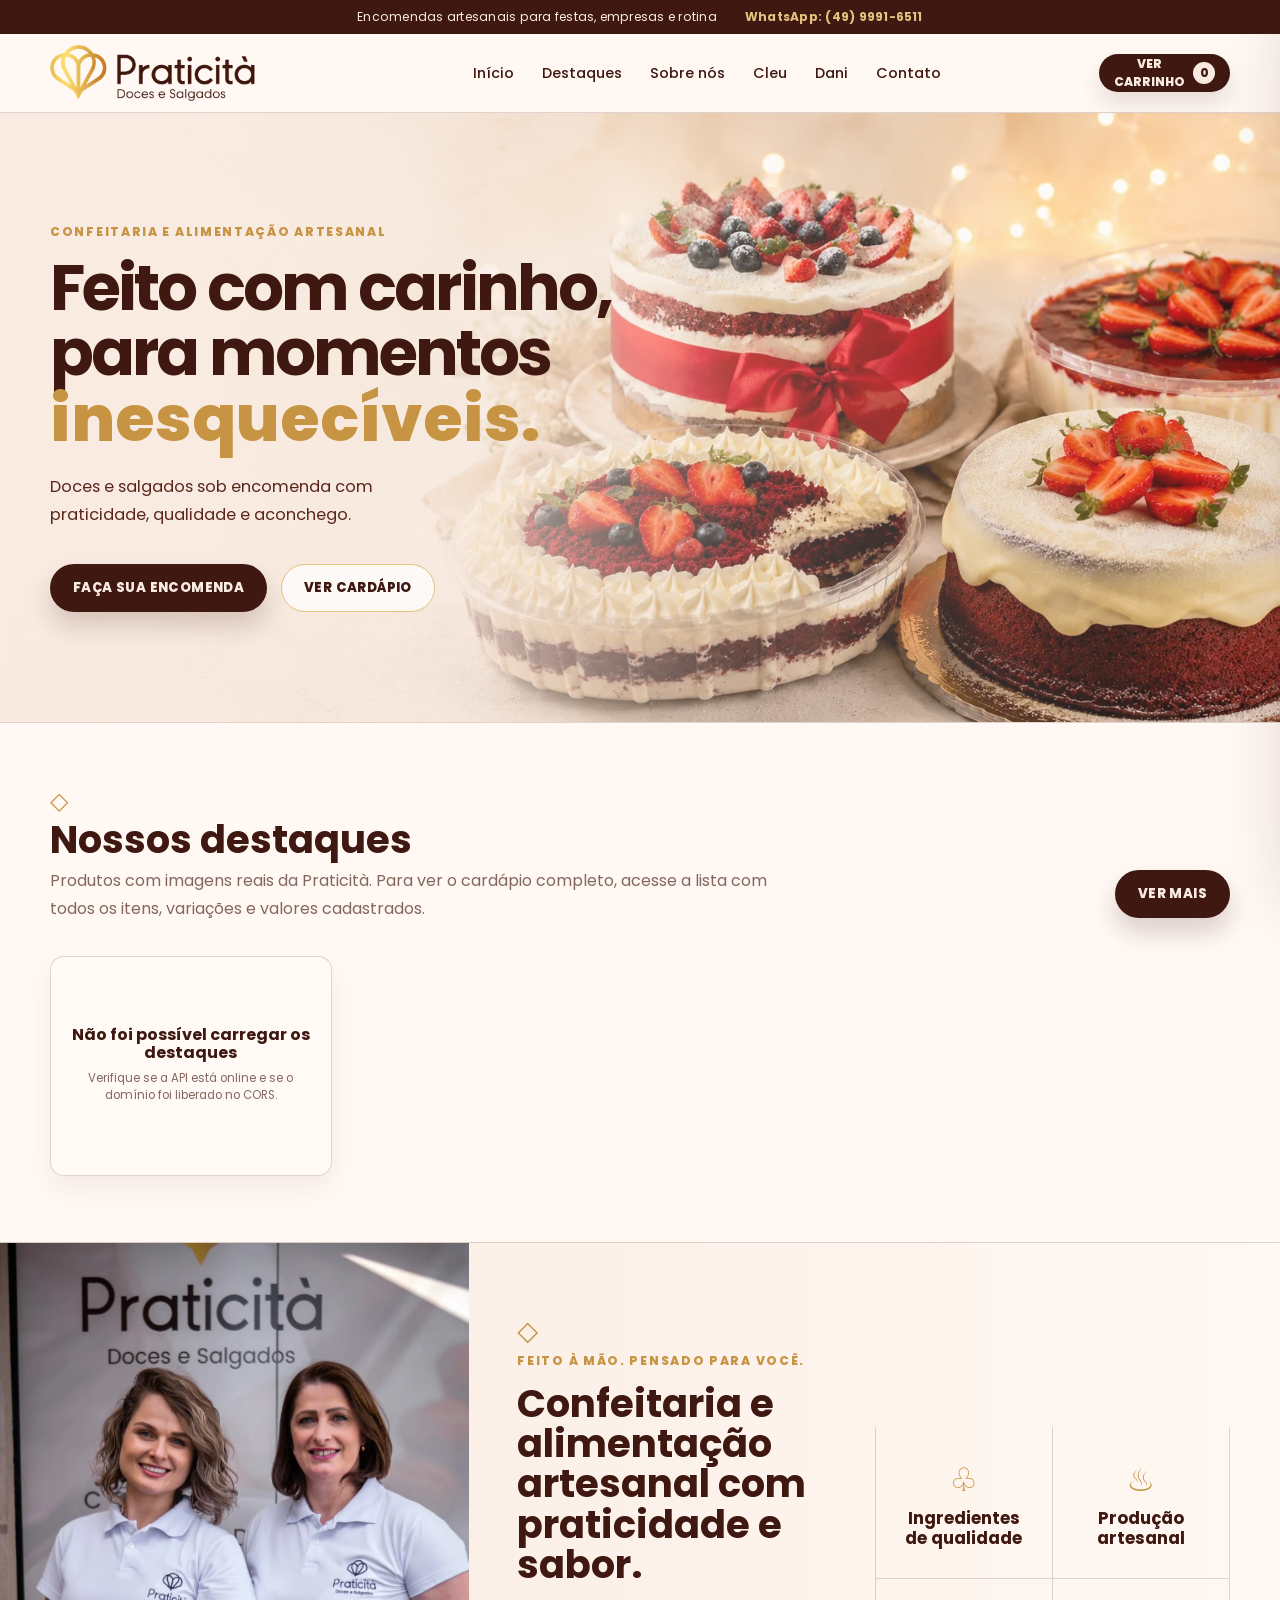
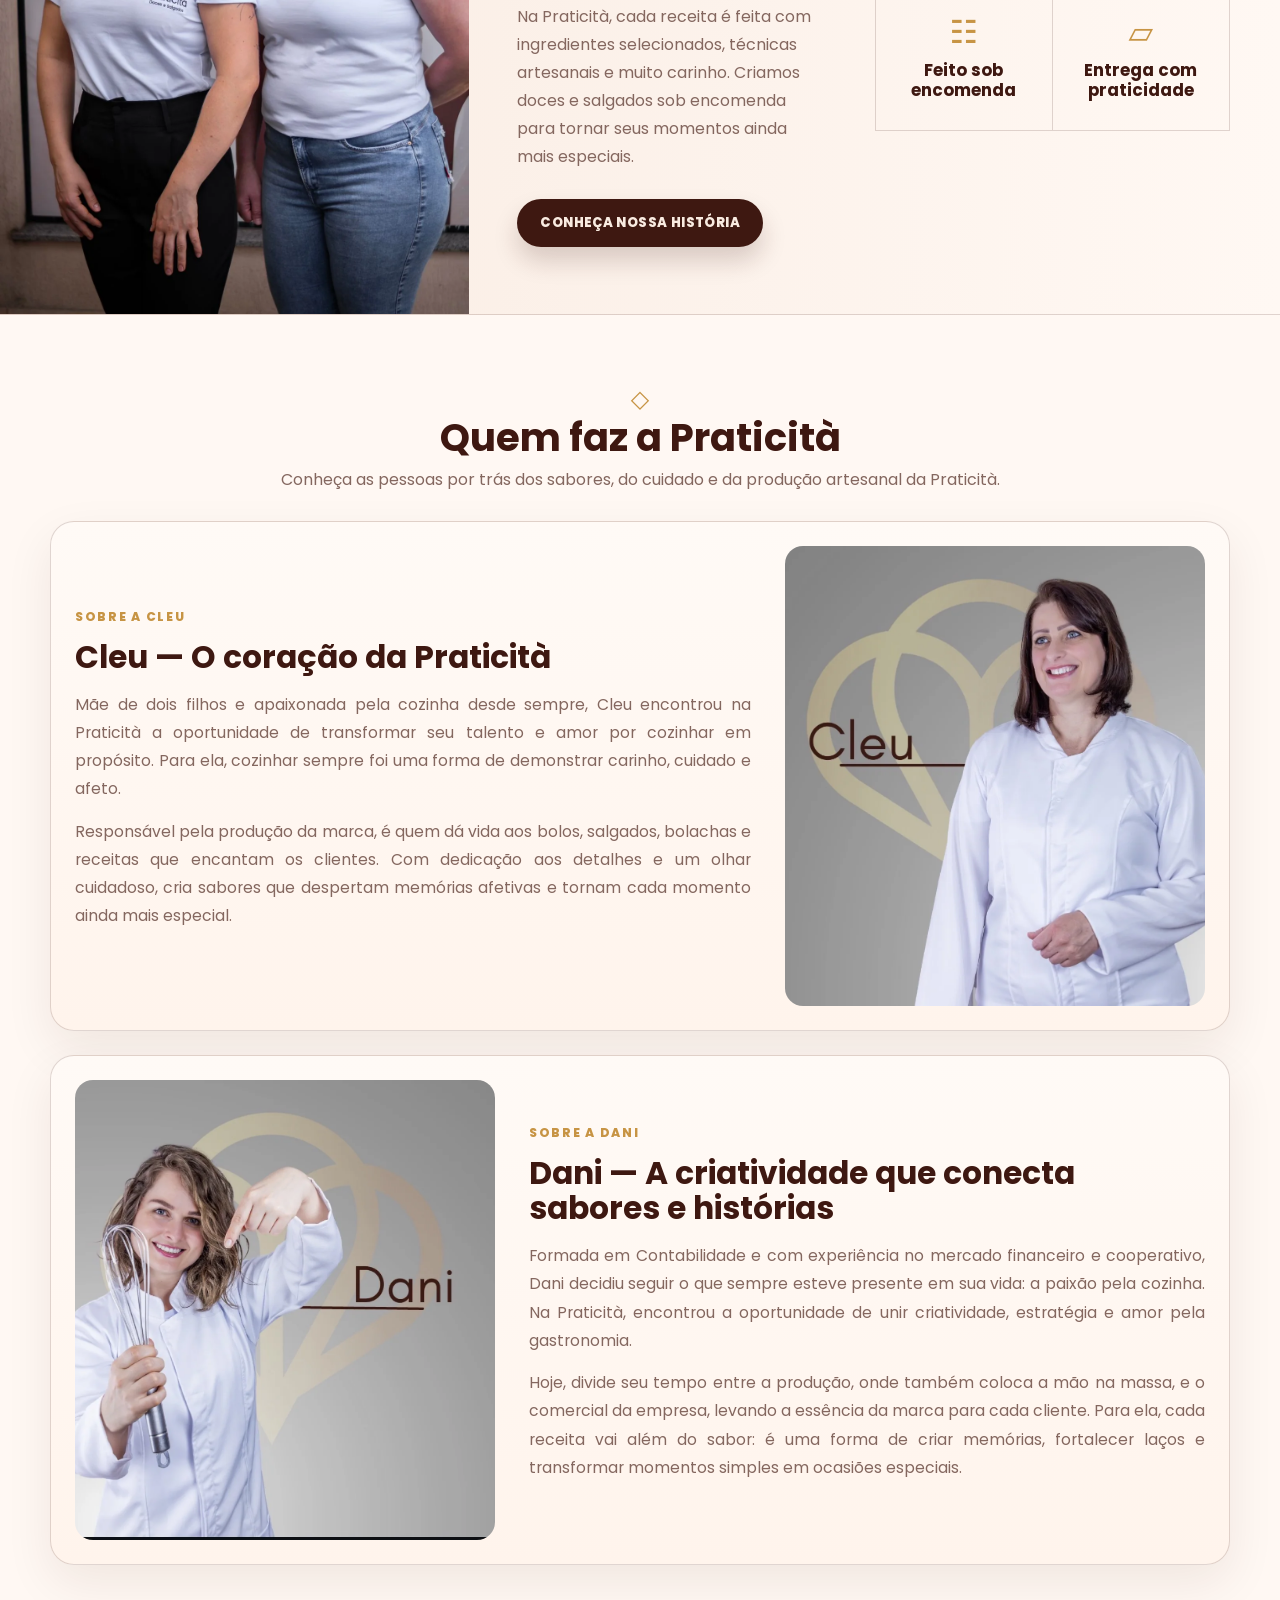
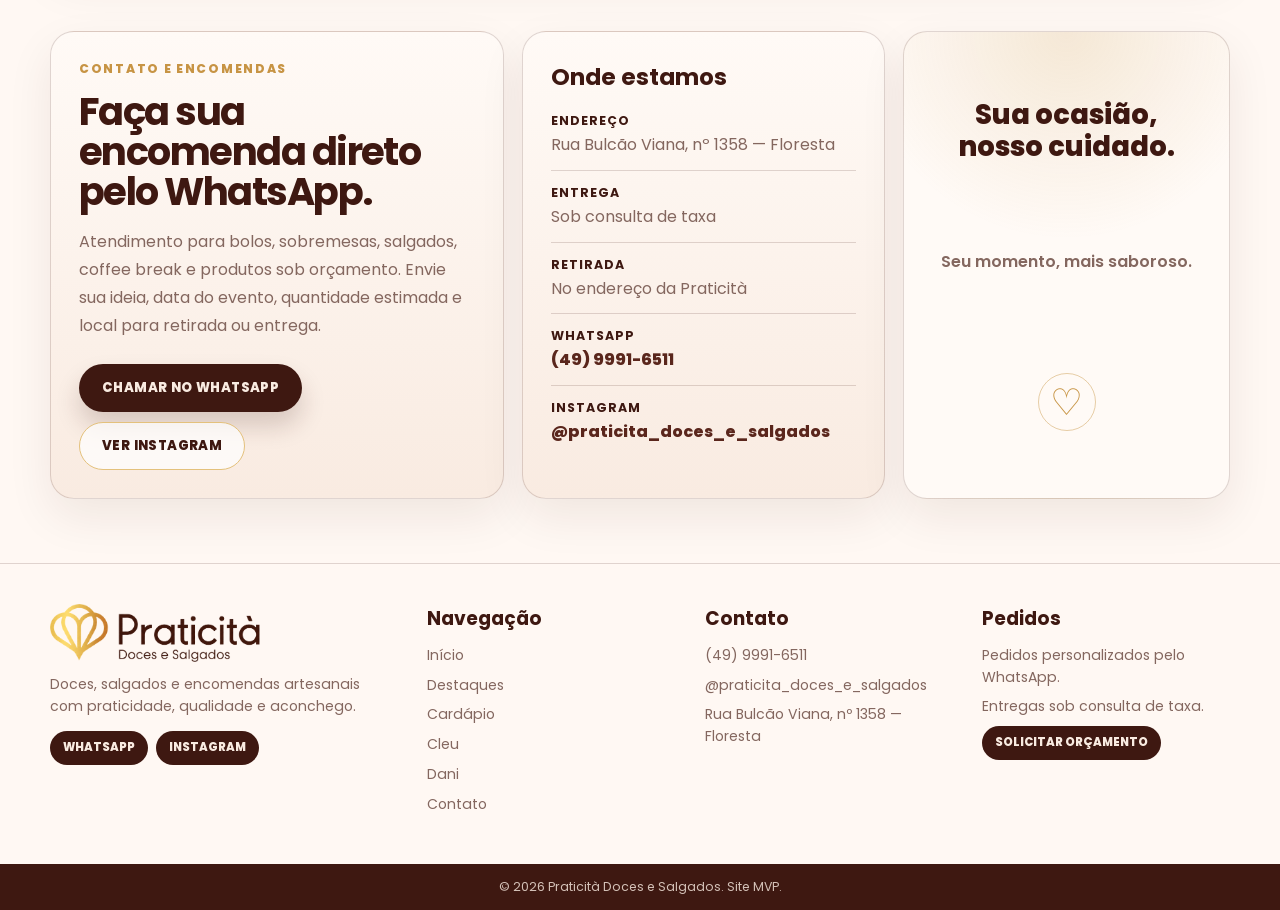
==== commit e935baa1: "Integrando site com a nova api" ====
--- a/index.html
+++ b/index.html
@@ -72,85 +72,13 @@
         <a class="btn btn-primary btn-see-more" href="cardapio.html">Ver mais</a>
       </div>
 
-      <div class="product-row real-products-row">
-
-        <article class="product-card real-product-card fixed-highlight-card">
-          <img src="assets/bolo-red-velvt-recheado.webp" alt="Bolo Red Velvet Recheado" />
+      <div class="product-row real-products-row" data-featured-products>
+        <article class="product-card real-product-card fixed-highlight-card product-card-placeholder">
           <div>
-            <h3>Bolo Red Velvet Recheado</h3>
-            <p>Imagem real do cliente</p>
-            <strong>a partir de R$ 150,00</strong>
-
-            <label class="variation-field">
-              <span>Tamanho/opção</span>
-              <select class="product-variation-select compact-variation-select" data-variation-select>
-                <option value="">Selecione o tamanho/opção</option>
-                <option value="P · 20 cm · 2,5 kg · 15 fatias" data-price="R$ 150,00">P · 20 cm · 2,5 kg · 15 fatias —
-                  R$ 150,00</option>
-                <option value="M · 25 cm · 3,5 kg · 30 fatias" data-price="R$ 195,00">M · 25 cm · 3,5 kg · 30 fatias —
-                  R$ 195,00</option>
-                <option value="G · 30 cm · 4,5 kg · 40 fatias" data-price="R$ 240,00">G · 30 cm · 4,5 kg · 40 fatias —
-                  R$ 240,00</option>
-              </select>
-            </label>
-            <button class="add-to-cart" type="button" data-id="bolo-red-velvet-recheado"
-              data-product-id="prod-bolo-red-velvet" data-name="Bolo Red Velvet Recheado"
-              data-price="a partir de R$ 150,00" data-source="Destaques" data-requires-variation="true">Selecionar e
-              adicionar</button>
+            <h3>Carregando destaques...</h3>
+            <p>Buscando itens cadastrados na API.</p>
           </div>
         </article>
-
-        <article class="product-card real-product-card fixed-highlight-card">
-          <img src="assets/torta-red-velvt.webp" alt="Torta Red Velvet" />
-          <div>
-            <h3>Torta Red Velvet</h3>
-            <p>Imagem real do cliente</p>
-            <strong>R$ 85,00</strong>
-
-            <button class="add-to-cart" type="button" data-id="torta-red-velvet" data-product-id="prod-torta-red-velvet"
-              data-name="Torta Red Velvet" data-price="R$ 85,00" data-source="Destaques"
-              data-requires-variation="false">Adicionar ao carrinho</button>
-          </div>
-        </article>
-
-        <article class="product-card real-product-card fixed-highlight-card">
-          <img src="assets/torta-de-morango.webp" alt="Torta de Morango" />
-          <div>
-            <h3>Torta de Morango</h3>
-            <p>Imagem real do cliente</p>
-            <strong>R$ 90,00</strong>
-
-            <button class="add-to-cart" type="button" data-id="torta-de-morango" data-product-id="prod-torta-morango"
-              data-name="Torta de Morango" data-price="R$ 90,00" data-source="Destaques"
-              data-requires-variation="false">Adicionar ao carrinho</button>
-          </div>
-        </article>
-
-        <article class="product-card real-product-card fixed-highlight-card">
-          <img src="assets/bolo-red-velvt.webp" alt="Bolo Red Velvet" />
-          <div>
-            <h3>Bolo Red Velvet</h3>
-            <p>Imagem real do cliente</p>
-            <strong>a partir de R$ 150,00</strong>
-
-            <label class="variation-field">
-              <span>Tamanho/opção</span>
-              <select class="product-variation-select compact-variation-select" data-variation-select>
-                <option value="">Selecione o tamanho/opção</option>
-                <option value="P · 20 cm · 2,5 kg · 15 fatias" data-price="R$ 150,00">P · 20 cm · 2,5 kg · 15 fatias —
-                  R$ 150,00</option>
-                <option value="M · 25 cm · 3,5 kg · 30 fatias" data-price="R$ 195,00">M · 25 cm · 3,5 kg · 30 fatias —
-                  R$ 195,00</option>
-                <option value="G · 30 cm · 4,5 kg · 40 fatias" data-price="R$ 240,00">G · 30 cm · 4,5 kg · 40 fatias —
-                  R$ 240,00</option>
-              </select>
-            </label>
-            <button class="add-to-cart" type="button" data-id="bolo-red-velvet" data-product-id="prod-bolo-red-velvet"
-              data-name="Bolo Red Velvet" data-price="a partir de R$ 150,00" data-source="Destaques"
-              data-requires-variation="true">Selecionar e adicionar</button>
-          </div>
-        </article>
-
       </div>
     </section>
 
@@ -342,6 +270,7 @@
     </div>
   </aside>
 
+  <script src="config.js"></script>
   <script src="script.js"></script>
 </body>
 
--- a/styles.css
+++ b/styles.css
@@ -1553,3 +1553,154 @@
     width: 100%;
   }
 }
+
+/* Integração dinâmica do cardápio via API */
+.menu-loading-pill {
+  display: inline-flex;
+  min-height: 34px;
+  padding: 0 13px;
+  align-items: center;
+  border-radius: 999px;
+  border: 1px solid var(--line);
+  background: #fffaf6;
+  color: var(--muted);
+  font-size: 0.78rem;
+  font-weight: 800;
+}
+
+.menu-search-panel {
+  display: flex;
+  align-items: flex-end;
+  justify-content: space-between;
+  gap: 18px;
+  margin: 22px 0 4px;
+  padding: 18px;
+  border: 1px solid var(--line);
+  border-radius: 18px;
+  background: #fffaf6;
+  box-shadow: 0 12px 30px rgba(62, 24, 17, 0.05);
+}
+
+.menu-search-field {
+  flex: 1;
+  display: grid;
+  gap: 8px;
+}
+
+.menu-search-field span {
+  color: var(--brown);
+  font-size: 0.74rem;
+  font-weight: 900;
+  letter-spacing: 0.08em;
+  text-transform: uppercase;
+}
+
+.menu-search-field input {
+  width: 100%;
+  min-height: 44px;
+  padding: 0 14px;
+  border: 1px solid var(--line);
+  border-radius: 999px;
+  background: var(--cream);
+  color: var(--brown);
+  font: inherit;
+  outline: none;
+}
+
+.menu-search-field input:focus {
+  border-color: rgba(116, 67, 46, 0.55);
+  box-shadow: 0 0 0 4px rgba(116, 67, 46, 0.09);
+}
+
+.menu-search-panel p {
+  margin: 0;
+  color: var(--muted);
+  font-size: 0.84rem;
+  line-height: 1.45;
+  white-space: nowrap;
+}
+
+.menu-feedback {
+  margin: 18px 0;
+  padding: 16px 18px;
+  border: 1px solid var(--line);
+  border-radius: 16px;
+  background: #fffaf6;
+  color: var(--muted);
+  font-size: 0.9rem;
+  line-height: 1.6;
+}
+
+.menu-feedback[data-state="error"] {
+  border-color: rgba(143, 50, 34, 0.34);
+  background: #fff2ed;
+  color: #7d2c20;
+}
+
+.menu-option-group {
+  display: grid;
+  gap: 4px;
+  margin-top: 12px;
+  padding: 12px;
+  border: 1px solid var(--line);
+  border-radius: 14px;
+  background: var(--cream);
+}
+
+.menu-option-group strong {
+  color: var(--brown);
+  font-size: 0.78rem;
+}
+
+.menu-option-group span {
+  color: var(--muted);
+  font-size: 0.82rem;
+  line-height: 1.55;
+}
+
+.menu-empty-state {
+  margin: 28px 0 64px;
+  padding: 38px;
+  border: 1px solid var(--line);
+  border-radius: 22px;
+  background: #fffaf6;
+  text-align: center;
+}
+
+.menu-empty-state h2 {
+  margin: 0 0 8px;
+  font-family: var(--serif);
+  color: var(--brown);
+}
+
+.menu-empty-state p {
+  margin: 0;
+  color: var(--muted);
+}
+
+.product-card-placeholder {
+  display: grid;
+  min-height: 220px;
+  align-items: center;
+}
+
+.product-card-placeholder div {
+  min-height: auto;
+}
+
+.add-to-cart:disabled,
+.menu-add-to-cart:disabled {
+  cursor: not-allowed;
+  opacity: 0.55;
+}
+
+@media (max-width: 760px) {
+  .menu-search-panel {
+    align-items: stretch;
+    flex-direction: column;
+  }
+
+  .menu-search-panel p {
+    white-space: normal;
+  }
+}
